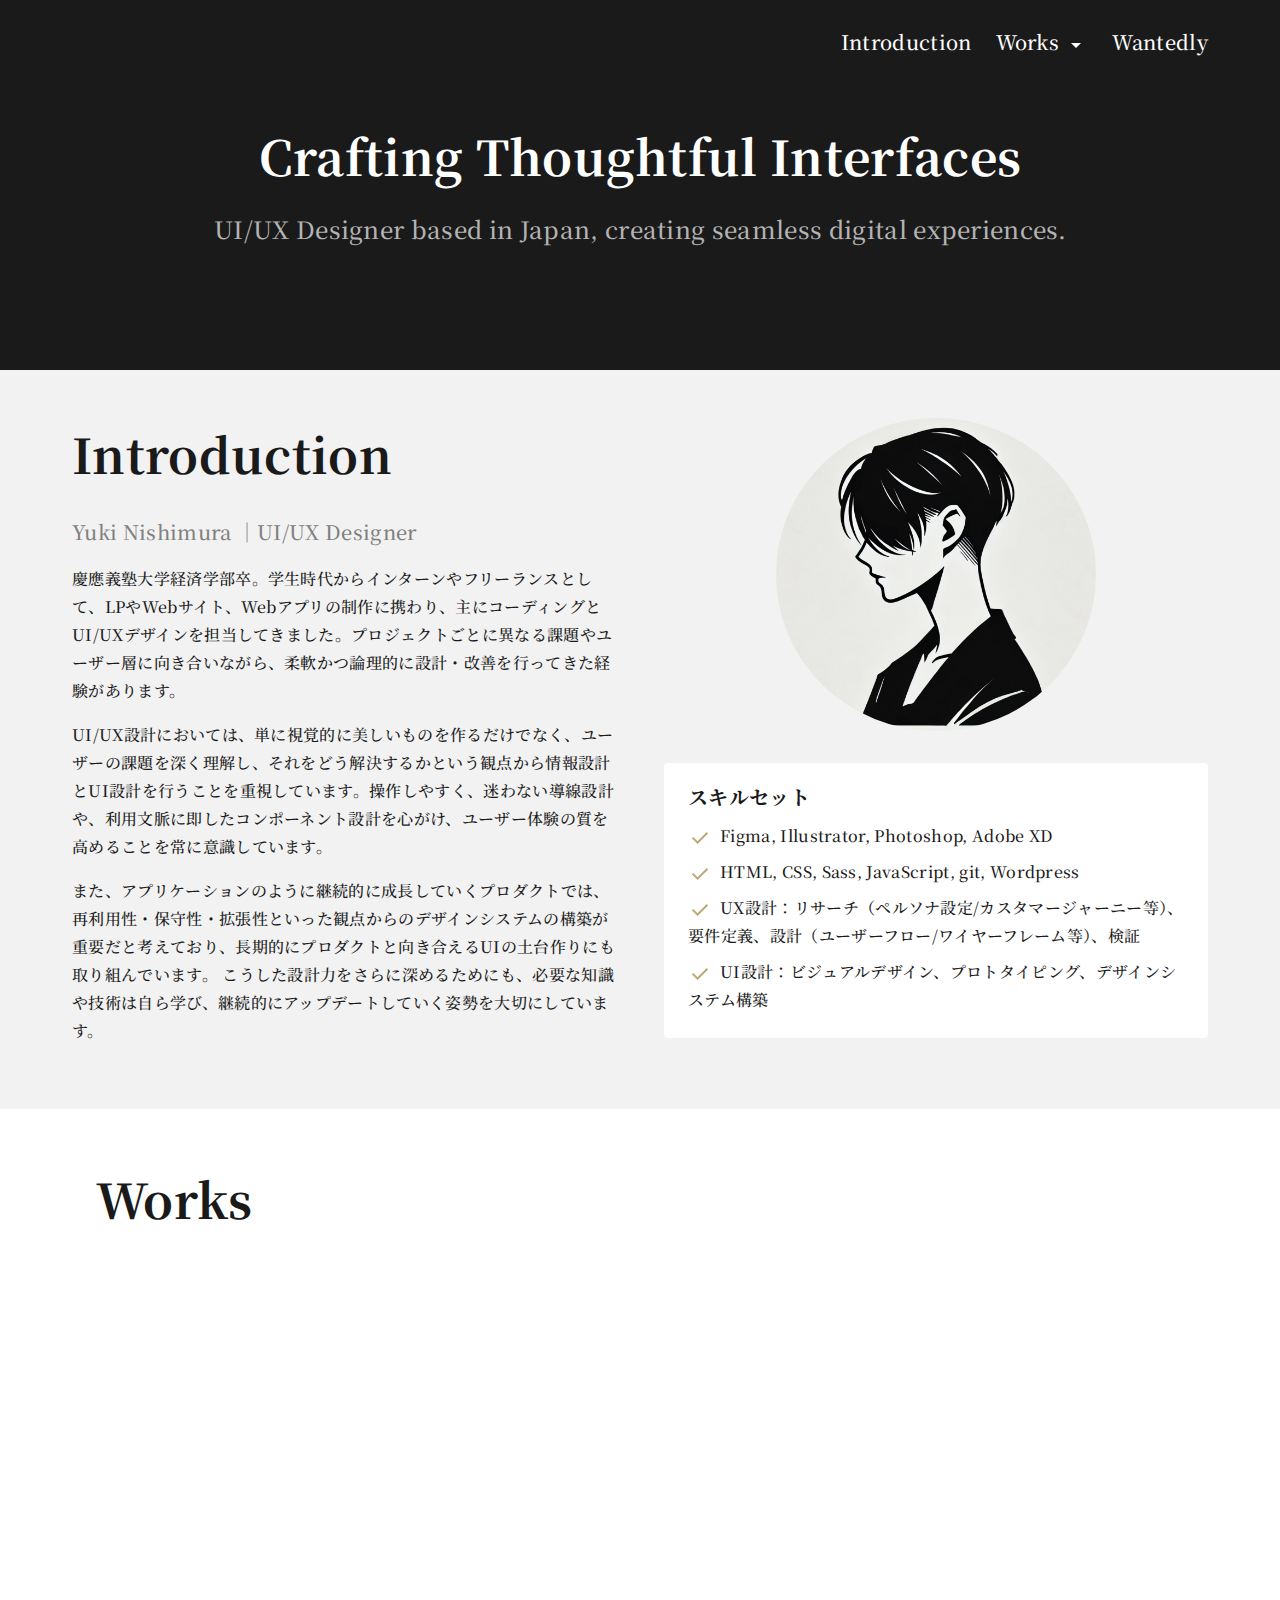
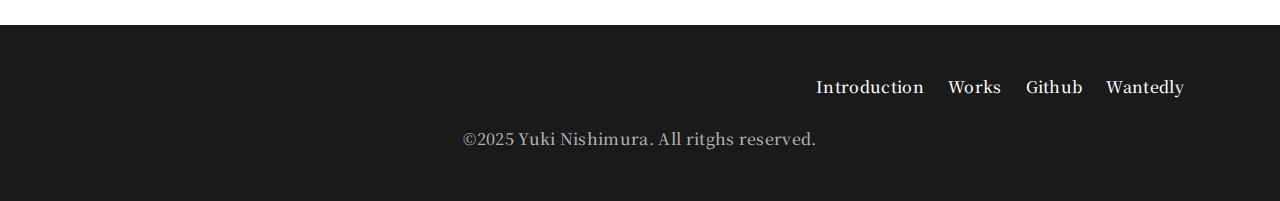
==== index.html @ 477c81aa "done" ====
<!DOCTYPE html>
<html lang="ja">

<head>
    <meta charset="utf-8">
    <meta name="viewport" content="width=device-width, initial-scale=1.0, minimum-scale=1.0">
    <title>Yuki Nishimura Portfolio Site</title>
    <meta name="description" content="This portfolio showcases landing pages, websites, and app designs I’ve created in the past.">
    <meta name="keywords" content="UIUX, Portfolio">
    <!--style css-->
    <link rel="stylesheet" href="./sass/style.css" media="all">
    <!--font-awesome-->
    <link href="https://use.fontawesome.com/releases/v5.0.6/css/all.css" rel="stylesheet">
    <!--jquery-->
    <script src="https://cdn.jsdelivr.net/npm/jquery@3/dist/jquery.min.js"></script>
    <!-- wow -->
    <link href="https://cdnjs.cloudflare.com/ajax/libs/animate.css/3.5.2/animate.min.css" rel="stylesheet"
        type="text/css" media="all">
    <!-- Noto Serif JP -->
        <link href="https://fonts.googleapis.com/css2?family=Noto+Serif+JP&display=swap" rel="stylesheet">


</head>

<body>
    <div class="wrapper">
        <!-- header -->
        <header class="header">
            <div class="container">
                <nav class="header__nav">
                    <button class="menu-toggle" aria-label="Toggle navigation">
                        <span class="menu-icon"></span>
                        <span class="menu-icon"></span>
                        <span class="menu-icon"></span>
                        <span class="menu-label">Menu</span>
                    </button>
                    <ul class="header__nav-links">
                        <li class="header__links-item"><a href="#introduction">Introduction</a></li>
                        <li class="header__nav-dropdown">
                            <a class="header__nav-works" href="#works">Works <img src="./images/icon--dropdown.svg" alt="" class="dropdown-icon"></a>
                            <ul class="header__dropdown-menu">
                                <li><a href="#smartApp">SmartOrdee App<img src="./images/icon--arrow-right.svg" alt="" class="arrow-right-icon"></a></li>
                                <li><a href="#smartLP">SmartOrdee LP<img src="./images/icon--arrow-right.svg" alt="" class="arrow-right-icon"></a></li>
                                <li><a href="#ecoHybe">Eco Hybe HP<img src="./images/icon--arrow-right.svg" alt="" class="arrow-right-icon"></a></li>
                                <li><a href="#boulangerie">Boulangerie HP<img src="./images/icon--arrow-right.svg" alt="" class="arrow-right-icon"></a></li>
                                <li><a href="#orgaTask">OrgaTask LP<img src="./images/icon--arrow-right.svg" alt="" class="arrow-right-icon"></a></li>
                                <li><a href="#hikoraDesign">Hikora Design HP<img src="./images/icon--arrow-right.svg" alt="" class="arrow-right-icon"></a></li>
                                <li><a href="#designNotes">Design Notes<img src="./images/icon--arrow-right.svg" alt="" class="arrow-right-icon"></a></li>
                            </ul>
                        </li>
                        <li class="header__links-item"><a href="">Wantedly</a></li>
                    </ul>
                </nav>
            </div>
        </header>
        <!-- header end -->
         <main class="maincontents">
            <!-- mv -->
            <section class="mv fadein">
                <div class="container">
                    <h1 class="mv__ttl">Crafting Thoughtful Interfaces</h1>
                    <p class="mv__body">
                        UI/UX Designer based in Japan, creating seamless digital experiences.
                    </p>
                </div>
            </section>
            <!-- mv end -->
            <!-- Introduction -->
            <section class="introduction fadein" id="introduction">
                <div class="container">
                    <div class="intro__cont">
                        <div class="intro__left">
                            <h2 class="intro__ttl">Introduction</h2>
                            <p class="intro__name">Yuki Nishimura ｜UI/UX Designer</p>
                            <p class="intro__body">
                                慶應義塾大学経済学部卒。学生時代からインターンやフリーランスとして、LPやWebサイト、Webアプリの制作に携わり、主にコーディングとUI/UXデザインを担当してきました。プロジェクトごとに異なる課題やユーザー層に向き合いながら、柔軟かつ論理的に設計・改善を行ってきた経験があります。
                            </p>
                            <p class="intro__body">
                                UI/UX設計においては、単に視覚的に美しいものを作るだけでなく、ユーザーの課題を深く理解し、それをどう解決するかという観点から情報設計とUI設計を行うことを重視しています。操作しやすく、迷わない導線設計や、利用文脈に即したコンポーネント設計を心がけ、ユーザー体験の質を高めることを常に意識しています。
                            </p>
                            <p class="intro__body">
                                また、アプリケーションのように継続的に成長していくプロダクトでは、再利用性・保守性・拡張性といった観点からのデザインシステムの構築が重要だと考えており、長期的にプロダクトと向き合えるUIの土台作りにも取り組んでいます。
                                こうした設計力をさらに深めるためにも、必要な知識や技術は自ら学び、継続的にアップデートしていく姿勢を大切にしています。
                            </p>
                        </div>
                        <div class="intro__right">
                            <div class="intro__user-icon">
                                <img class="icon--user" src="./images/icon--user.png" alt=" ">
                            </div>
                            <div class="intro__skill">
                                <h3 class="intro__skill-ttl">スキルセット</h3>
                                <ul class="intro__skill-list">
                                    <li><img src="./images/icon--check.svg" alt="">Figma, Illustrator, Photoshop, Adobe XD</li>
                                    <li><img src="./images/icon--check.svg" alt="">HTML, CSS, Sass, JavaScript, git, Wordpress</li>
                                    <li><img src="./images/icon--check.svg" alt="">UX設計：リサーチ（ペルソナ設定/カスタマージャーニー等）、要件定義、設計（ユーザーフロー/ワイヤーフレーム等）、検証</li>
                                    <li><img src="./images/icon--check.svg" alt="">UI設計：ビジュアルデザイン、プロトタイピング、デザインシステム構築</li>
                                </ul>
                            </div>
                        </div>
                    </div>
                </div>
            </section>
            <!-- Introduction end -->
             <!-- Works -->
              <section class="works" id="works">
                <div class="container">
                    <h2 class="works__ttl">Works</h2>
                    <section class="works__section scroll-fadein" id="smartApp">
                        <div class="works__sec-outline">
                            <div class="works__outline-left">
                                <h3 class="works__outline-ttl"><span class="works__outline-number">1.</span>Smart Ordee</h3>
                                <p class="works__outline-text">
                                    SmartOrdee（スマートオーディー）は、飲食店の注文体験をスムーズにするQRコードオーダーシステムのUIデザインです。本プロジェクトはポートフォリオ用に制作した架空のサービスを想定したものであり、実際の提供サービスではありません。ただし、飲食店での実体験をベースにUX課題を洗い出し、実運用を想定したユーザー導線・機能設計、デバイスごとのUI最適化、視認性や操作性の検証などを通じて、実際のリリースにも耐えうる品質を目指して制作しました。
                                </p>
                                <ul class="works__outline-info">
                                    <li class="works__info-item"><img src="./images/icon--check.svg" alt="" class="icon--check">制作期間：２ヶ月弱</li>
                                    <li class="works__info-item"><img src="./images/icon--check.svg" alt="" class="icon--check">使用ツール：Figma</li>
                                    <li class="works__info-item"><img src="./images/icon--check.svg" alt="" class="icon--check">担当範囲：UX設計、UI設計、デザインシステム構築</li>
                                    <li class="works__info-item">※本プロジェクトはポートフォリオ用に個人で制作したもので、全工程を一人で担当しています。</li>
                                </ul>
                                <div class="works__btn-cont">
                                    <a href="" class="works__btn" target="_blank" rel="noopener noreferrer">Figmaで見る</a>
                                    <p class="works__btn-anno">＊実際のUIプロトタイプがご覧いただけます。</p>
                                </div>
                            </div>
                            <div class="works__outline-right">
                                <img src="./images/SmartOrdeeAppUI.png" alt="" class="works__outline-ui">
                            </div>
                        </div>
                        <div class="works__sec-process">
                            <div class="works__process-group">
                                <h4 class="works__process-ttl">1. 背景・動機</h4>
                                <p class="works__process-body">
                                    日常的に飲食店で利用するQRコードオーダーシステムに対して、「UIが直感的でない」「情報が見づらい」「操作のフィードバックが曖昧」「誤操作しやすい」といった課題を感じたことが、本アプリをデザインするきっかけとなりました。そこで、自分なりに改善の余地があるポイントを洗い出し、よりスムーズでストレスのない注文体験を実現できるサービスとしてSmartOrdeeを設計しました。
                                </p>
                            </div>
                            <div class="works__process-group">
                                <h4 class="works__process-ttl">2. リサーチ・ターゲット</h4>
                                <p class="works__process-body">
                                    まず、競合サービスの分析をすると、情報設計やUIUXの精度に課題が多く見られました。たとえば、カテゴリー構造が複雑で情報が階層化されておらず、メニューの違いが見分けづらい、検索アイコンの意味が分かりにくい、画面幅の制約で一覧性が損なわれるなど、ユーザーにとっての「迷い」や「混乱」が多く発生している状況が明らかになりました。SmartOrdeeでは、こうした課題に対して情報の階層整理・一覧性の向上・直感的な操作導線の設計などを通じて、幅広いユーザーが使いやすい体験を目指しました。
                                </p>
                                <p class="works__process-body">
                                    ターゲットは、中〜小規模の飲食店を想定しており、低コストで導入でき、業務効率化や売上分析にも活用できる注文システムを求める店舗に向けて設計しました。エンドユーザーに関しては、デジタル機器に不慣れな中高年層でも迷わず使えるUIUXを意識し、「分かりやすさ」と「安心感」のある操作体験を重視しています。
                                </p>
                            </div>
                            <div class="works__process-group">
                                <h4 class="works__process-ttl">3. ユーザーフロー</h4>
                                <p class="works__process-body">
                                    ユーザー画面は、飲食店に来店するお客様が初めて操作するケースも多いことを前提に、インタラクションコストの削減と迷いのない導線設計を重視しました。視認性を高め、不要な情報を排除する一方で、各操作には視覚的なフィードバックを付与することで、「自分の操作が正しく反映されたか」が直感的に分かるよう配慮しています。
                                </p>
                                <p class="works__process-body">
                                    また、UX設計上よく問題となる「分かりやすさ」と「使いやすさ」のトレードオフが発生する場面においては、初回利用者が多いという特性を踏まえ、分かりやすさを優先しています。システムに慣れていないユーザーでも戸惑わずに注文できるよう、意図的に操作手順を簡略化しすぎず、丁寧にガイドする構成としました。
                                </p>
                                <p class="works__process-body">
                                    一方、管理画面は業務で繰り返し使うアクティブユーザー（店舗スタッフ）向けであるため、分かりやすさよりも操作効率や情報の一覧性を重視しています。頻繁に行う操作には最小限のステップでアクセスできるよう設計し、複数業務を並行して行いやすい構成としました。
                                </p>
                            </div>
                            <div class="works__process-group">
                                <h4 class="works__process-ttl">4. UI設計の意図</h4>
                                <p class="works__process-body">
                                    本アプリのUIは、「誰でも直感的に使えること」を前提に、要素の構成・視線誘導・タイポグラフィー・配色・余白といったビジュアル設計の基本要素を丁寧に設計しました。    
                                </p>
                                <p class="works__process-body">
                                    ユーザー画面では、必要な情報だけに絞り込みながらも、視認性・階層構造の明確さを意識して、情報密度が高くなりすぎないように余白をしっかり確保。また、明瞭な文字サイズとフォントの選定により、視力や年齢によらず読みやすい画面を実現しています。配色設計においては、アクセントカラーを限定的に使い、重要なアクションや選択状態が視覚的に際立つように調整しました。ボタンやインタラクティブな要素は、十分なコントラストとサイズ（44px × 44px以上）を確保し、快適な操作感と誤操作防止の両立を図っています。
                                </p>
                                <p class="works__process-body">
                                    管理画面では、一画面での情報把握や、操作のスピード感を重視したUI設計とし、カードやテーブルなどの構成要素を適切に整理。パネルやボタンの視覚的な区切りや、階層ごとのコントラスト設計により、視線の動線が自然に流れるように設計しています。
                                </p>
                                <p class="works__process-body">
                                    全体としては、独創的なビジュアルや装飾的な演出よりも、使い慣れていない人でも違和感なく利用できる「整然としたデザイン」を目指し、UIとしての完成度とプロダクトとしての一貫性を両立しています。
                                </p>
                            </div>
                            <div class="works__process-group">
                                <h4 class="works__process-ttl">5. 工夫した点・改善点</h4>
                                <p class="works__process-body">
                                    工夫した点：UI/UX設計に加えて、Figma上でのデザインシステム構築にも注力した。スタイルガイドの作成、適切なコンポーネント化、カラー・タイポグラフィ・エフェクトのバリアブル管理を通して、再利用性・拡張性・保守性・一貫性の高いデザイン運用を意識。ユーザーには直接見えない部分ながら、長期的なプロジェクト運用を見据えた“土台づくり”に取り組みました。
                                </p>
                                <p class="works__process-body">
                                    改善点：本アプリはポートフォリオ用に制作したものであり、実際の運用環境でのユーザーテストやフィードバックは行っていません。そのため、現時点ではUIUX上の明確な課題は見えていないものの、実運用では利用者の行動データや声を通じて初めて見えてくる課題も多いと考えています。今後、実際のプロダクト開発に関わる中では、そうしたリアルな利用状況に基づいた検証と改善のサイクルを意識し、事前に想定しきれない問題にも柔軟に対応できる設計力と姿勢を大切にしていきたいと考えています。
                                </p>
                            </div>
                        </div>
                    </section><!-- work__section end -->
                    <section class="works__section scroll-fadein" id="smartLP">
                        <div class="works__sec-outline">
                            <div class="works__outline-left">
                                <h3 class="works__outline-ttl"><span class="works__outline-number">2.</span>Smart Ordee紹介用LP</h3>
                                <p class="works__outline-text">
                                    本LPは、飲食店向けQRコードオーダーサービス「SmartOrdee」の魅力を伝えるための紹介用ランディングページとして設計・制作したものです。サービスの機能やUI設計のポイントを、視覚的にも分かりやすく伝える構成とし、ユーザーが利用イメージを具体的に想像できるような導線設計を意識しています。
                                </p>
                                <ul class="works__outline-info">
                                    <li class="works__info-item"><img src="./images/icon--check.svg" alt="" class="icon--check">制作期間：1週間</li>
                                    <li class="works__info-item"><img src="./images/icon--check.svg" alt="" class="icon--check">使用ツール：Figma, HTML, Sass, JavaScript, Git, Github</li>
                                    <li class="works__info-item"><img src="./images/icon--check.svg" alt="" class="icon--check">担当範囲：UX設計、UI設計、コーディング</li>
                                    <li class="works__info-item">※本プロジェクトはポートフォリオ用に個人で制作したもので、全工程を一人で担当しています。</li>
                                </ul>
                                <div class="works__btn-cont">
                                    <a href="https://benzy78.github.io/SmartOrdee/index.html" class="works__btn" target="_blank" rel="noopener noreferrer">SmartOrdeeのLPを見る</a>
                                </div>
                            </div>
                            <div class="works__outline-right">
                                <img src="./images/SmartOrdeeLPUI.png" alt="" class="works__outline-ui">
                            </div>
                        </div>
                        <div class="works__sec-process">
                            <div class="works__process-group">
                                <h4 class="works__process-ttl">1. 背景・動機</h4>
                                <p class="works__process-body">
                                    アプリ本体のデザインを通して、「誰でも迷わず使える注文体験」を追求してきましたが、それをどのように伝えるかも同様に重要だと考え、紹介LPの制作に取り組みました。実際のサービスサイトに近い構成で、見た目だけでなく、体験価値や使いやすさの伝達を目的とした設計にしています。
                                </p>
                            </div>
                            <div class="works__process-group">
                                <h4 class="works__process-ttl">2. リサーチ・ターゲット</h4>
                                <p class="works__process-body">
                                    個人経営の飲食店（初期費用を抑えたい・人手不足の解消・効率化を目指す店舗）、中小規模のレストランチェーン・カフェ・居酒屋など（回転率の向上や注文ミスを減らしたい店舗）をペルソナとして想定し、機能・導入メリットが直感的に理解できる構成としています。
                                </p>
                                <p class="works__process-body anno">
                                    ＊リサーチに関しては、上述のアプリの部分と重複するので省略しました。
                                </p>
                            </div>
                            <div class="works__process-group">
                                <h4 class="works__process-ttl">3. ユーザーフロー</h4>
                                <p class="works__process-body">
                                    LP全体の構成は、「サービスを理解し、納得し、行動につながる」流れを意識して設計しました。初めにサービスの概要を簡潔に提示し、次に導入メリット（注文率アップ・業務効率化など）をわかりやすく訴求。続く導入事例では、実際の効果を数値とともに紹介することで、信頼性と説得力を補強しています。
                                </p>
                                <p class="works__process-body">
                                    その後、よくある質問セクションで導入前の不安や疑問を解消し、最後に無料トライアルまたは資料請求の問い合わせへとスムーズに誘導。一貫した視線誘導と心理的導線設計により、ユーザーが自然な流れで行動を起こせる構成としています。
                                </p>
                                
                            </div>
                            <div class="works__process-group">
                                <h4 class="works__process-ttl">4. UI設計の意図</h4>
                                <p class="works__process-body">
                                    本LPでは、「SmartOrdee」の魅力を明確かつ効果的に伝えること、そしてアプリ登録者を増やすことを目的に、UI設計を行いました。配色には飲食店に親和性の高い落ち着いた赤系カラーを採用し、信頼感と食欲を自然に喚起しながら、モダンで洗練された印象を与えるよう、構成要素やUIコンポーネントを設計しています。
                                </p>
                                <p class="works__process-body">
                                    また、視線の流れに配慮したタイポグラフィと適切な余白設計により、アプリの訴求点を端的に伝えることを重視。コンバージョン率向上を意識し、「ちょっと使ってみたい」と思わせるタイミングでCVボタンを配置するなど、行動喚起の導線設計にも工夫を施しました。
                                </p>
                                <p class="works__process-body">
                                    加えて、離脱率の低下のため、ビジュアルを要所に配置しつつ、テキスト情報とのバランスに配慮し、読んでいて疲れないような構成にしています。
                                </p>
                                
                            </div>
                            <div class="works__process-group">
                                <h4 class="works__process-ttl">5. 工夫した点・改善点</h4>
                                <p class="works__process-body">
                                    工夫した点：「見た目の美しさ」よりもアプリ登録という目的の達成を最優先に設計しました。導入メリットを的確に伝えるためのタイポグラフィ・配色・情報設計、そして行動を促す導線設計（CVボタンの配置など）を一貫してUX視点で構築しています。特に、ユーザーが「少し使ってみたいかも」と感じるタイミングを意識したCV導線の設計は、効果的な訴求を意識したUI設計の一例です。
                                </p>
                                <p class="works__process-body">
                                    改善点：導入メリットの訴求については、テキスト中心ではなく図解やビジュアルを用いた構成にすることで、より直感的な理解や印象付けができたかもしれないと感じており、今後の改善ポイントとして意識しています。
                                </p>
                            </div>
                        </div>
                    </section><!-- work__section end -->
                    <!-- EcoHybe -->
                    <section class="works__section scroll-fadein" id="ecoHybe">
                        <div class="works__sec-outline">
                            <div class="works__outline-left">
                                <h3 class="works__outline-ttl"><span class="works__outline-number">3.</span>Eco Hybe HP</h3>
                                <p class="works__outline-text">
                                    EcoHybe（エコハイブ）」は、リユース・リメイク・サステナブルをテーマにした架空のリサイクルショップのコーポレートサイトです。地域に根ざしたリサイクルショップを想定し、親しみやすさと温かみが伝わるよう、柔らかい配色やタイポグラフィを中心にデザインを構成しました。実在の企業ではなく、ポートフォリオの表現幅を広げることを目的に制作した架空サイトです。
                                </p>
                                <ul class="works__outline-info">
                                    <li class="works__info-item"><img src="./images/icon--check.svg" alt="" class="icon--check">制作期間：1週間</li>
                                    <li class="works__info-item"><img src="./images/icon--check.svg" alt="" class="icon--check">使用ツール：Figma, HTML, Sass, JavaScript, Git, Github</li>
                                    <li class="works__info-item"><img src="./images/icon--check.svg" alt="" class="icon--check">担当範囲：UX設計、UI設計、コーディング</li>
                                    <li class="works__info-item">※本プロジェクトはポートフォリオ用に個人で制作したもので、全工程を一人で担当しています。</li>
                                </ul>
                                <div class="works__btn-cont">
                                    <a href="https://benzy78.github.io/EcoHybe/" class="works__btn" target="_blank" rel="noopener noreferrer">Eco Hybe HPを見る</a>
                                </div>
                            </div>
                            <div class="works__outline-right">
                                <img src="./images/EcoHybeUI.png" alt="" class="works__outline-ui">
                            </div>
                        </div>
                        <div class="works__sec-process">
                            <div class="works__process-group">
                                <h4 class="works__process-ttl">1. リサーチ・ターゲット</h4>
                                <p class="works__process-body">
                                    本プロジェクトでは、セカンドストリートやブックオフなどの既存リユースショップのWebサイトを調査し、構成やUI、ブランドの打ち出し方を比較しました。多くの競合サイトは、価格や買取強化などビジネス的な訴求に偏っており、環境意識やライフスタイルへの共感を軸にした設計は弱いと感じました。そこで、EcoHybeでは、「リユースは未来をつくる選択肢」というブランドメッセージを掲げ、単なる取引の場ではなく、共感や価値観の共有を大切にした体験設計を目指しました。
                                </p>
                                <p class="works__process-body">
                                    ターゲットは、家具・家電・ファッションをお得に購入したい生活者、引越しなどを機に不要品を気軽に売りたい人、そしてサステナビリティに関心を持ち、リユースを日常に取り入れたい層としています。これらのユーザーが安心して利用できるよう、直感的でやさしい導線と、洗練されたUIでブランドイメージを構築しました。
                                </p>
                                <p class="works__process-body anno">
                                    ＊本サイトはポートフォリオ用に制作した架空のサイトのため、背景や課題設定は省略し、構成や設計意図を中心にご紹介します。
                                </p>
                            </div>
                            <div class="works__process-group">
                                <h4 class="works__process-ttl">2. ユーザーフロー</h4>
                                <p class="works__process-body">
                                    本サイトは、すぐに買取依頼や来店を促すことよりも、EcoHybeという会社がどんな理念・サービスを持つリサイクルショップなのかを伝えることに主眼を置いて設計しています。初めて訪れたユーザーが、「信頼できるお店だ」と感じられるよう、ブランドイメージや事業内容が端的に伝わる構成とし、サービス紹介→取扱カテゴリ→利用の流れ→企業理念→よくある質問→店舗情報といった流れで、自然に“知る→理解する→関心を持つ”へと導くユーザーフローを設計しました。また、視認性や情報の整理にも配慮し、「何ができるお店か」が迷わず伝わるようにナビゲーションや見出しの構成も工夫しています。
                                </p>
                            </div>
                            <div class="works__process-group">
                                <h4 class="works__process-ttl">3. UI設計の意図</h4>
                                <p class="works__process-body">
                                    UI設計では、「ちょっと立ち寄ってみたい」と思えるような親しみやすさと温かみのある印象を重視しました。メインカラーにはリサイクルや自然を連想させる柔らかい緑系のカラーを選定し、フォントにはゴシックや明朝ではなく、角の取れた丸みのある書体の使用や、アイコンを多く利用することで、堅苦しさのない雰囲気を意識しています。また、サイトの第一印象となるメインビジュアルには実際の店舗外観写真を用い、各所に商品写真も配置することで、「ここなら気軽に行けそう」とイメージしてもらいやすいUIとなるよう設計しました。
                                </p>
                            </div>
                            <div class="works__process-group">
                                <h4 class="works__process-ttl">4. 工夫した点・改善点</h4>
                                <p class="works__process-body">
                                    工夫した点：「親しみやすく、地域に根ざしたエコなリサイクルショップ」というブランドイメージを伝えるため、カラーとタイポグラフィーの選定に特にこだわりました。緑系の柔らかい配色と、角の丸いフォントを採用することで、やさしさや気軽さを視覚的に演出し、“エコに関心のある生活者が安心して利用できる”空気感を大切にしています。また、店舗外観や商品の写真を多く取り入れることで、実際の店舗の雰囲気をイメージしやすくし、記憶に残るビジュアル体験を意識しました。「なんとなく覚えていて、近くに寄ったら立ち寄ってみたくなる」──そんな感覚を引き出すUIを目指しています。
                                </p>
                                <p class="works__process-body">
                                    改善点：サイト全体の導線において、具体的な行動を促すフックがやや弱いと感じています。例えば、「買取までの流れ」や「利用者の声」など、初めての人が次のステップをイメージしやすくなる要素があると、より行動につながるサイトになると考えています。今後は、「親しみやすさ」に加えて、「はじめの一歩を踏み出しやすい情報設計」も強化していきたいです。
                                </p>
                            </div>
                        </div>
                    </section><!-- work__section end -->
                    <!-- Boulangerie Amande -->
                    <section class="works__section scroll-fadein" id="boulangerie">
                        <div class="works__sec-outline">
                            <div class="works__outline-left">
                                <h3 class="works__outline-ttl"><span class="works__outline-number">4.</span>Boulangerie Amande HP</h3>
                                <p class="works__outline-text">
                                    「Boulangerie Amande（ブーランジェリーアマンド）」は、高級志向の海外風ベーカリーを想定して制作した、架空の店舗サイトです。ブランドの世界観を丁寧に表現するため、洗練されたタイポグラフィや配色、余白設計にこだわり、特別感のあるビジュアル体験を意識しました。本サイトはポートフォリオ用に制作したもので、UI/UX設計力やブランド表現力を伝えることを目的としています。
                                </p>
                                <ul class="works__outline-info">
                                    <li class="works__info-item"><img src="./images/icon--check.svg" alt="" class="icon--check">制作期間：1週間</li>
                                    <li class="works__info-item"><img src="./images/icon--check.svg" alt="" class="icon--check">使用ツール：Figma, HTML, Sass, JavaScript, Git, Github</li>
                                    <li class="works__info-item"><img src="./images/icon--check.svg" alt="" class="icon--check">担当範囲：UX設計、UI設計、コーディング</li>
                                    <li class="works__info-item">※本プロジェクトはポートフォリオ用に個人で制作したもので、全工程を一人で担当しています。</li>
                                </ul>
                                <div class="works__btn-cont">
                                    <a href="https://benzy78.github.io/boulangerie-amande/index.html" class="works__btn" target="_blank" rel="noopener noreferrer">Boulangeie AmandeのHPを見る</a>
                                </div>
                            </div>
                            <div class="works__outline-right">
                                <img src="./images/AmandeUI.png" alt="" class="works__outline-ui">
                            </div>
                        </div>
                        <div class="works__sec-process">
                            <div class="works__process-group">
                                <h4 class="works__process-ttl">1. リサーチ・ターゲット</h4>
                                <p class="works__process-body">
                                    本プロジェクトでは、洗練された高級感を持ちながらも、日常に少しの特別感を添えるようなパン屋のブランドイメージを目指し、Webサイトを設計しました。類似ジャンルの店舗サイトやカフェ系ブランドのLPなどを参考に、上質感・信頼感・親しみやすさのバランスをリサーチし、過度な高級志向に寄りすぎず、あくまで“手に届く特別感”を意識したトーンを検討しました。
                                </p>
                                <p class="works__process-body">
                                    メインターゲットは、30〜50代の女性。パンやカフェが好きで、SNSを通じておしゃれなグルメ情報をチェックするような層です。食材の質や安全性にも敏感で、無添加やオーガニックといったキーワードにも価値を感じています。Boulangerie Amandeでは、そうしたライフスタイルに共鳴するデザインを意識し、視覚的な高級感と素材へのこだわりが伝わる構成としました。
                                </p>
                                <p class="works__process-body anno">
                                    ＊本サイトはポートフォリオ用に制作した架空のサイトのため、背景や課題設定は省略し、構成や設計意図を中心にご紹介します。
                                </p>
                            </div>
                            <div class="works__process-group">
                                <h4 class="works__process-ttl">2. ユーザーフロー</h4>
                                <p class="works__process-body">
                                    本サイトはオンライン購入などの即時的なコンバージョンを目的とした構成ではなく、「お店の世界観を伝え、行ってみたいと思ってもらうこと」を重視したブランド訴求型の構成としています。ユーザーがサイトに訪れてまず目にするのは、素材や製法へのこだわりを伝えるコンテンツ。そこから、魅力的な商品紹介へと導線をつなぎ、店舗の雰囲気や商品の特長を視覚的に感じてもらう設計としています。さらに、アクセス情報や営業時間などの実用的な店舗情報、新商品や営業日を伝えるお知らせセクションを配置し、ユーザーが自然な流れで「行ってみよう」と思えるような体験を設計しています。
                                </p>
                            </div>
                            <div class="works__process-group">
                                <h4 class="works__process-ttl">3. UI設計の意図</h4>
                                <p class="works__process-body">
                                    高級志向のベーカリーというブランドコンセプトを反映し、UI設計では洗練された印象と信頼感を与えるビジュアル設計を意識しました。フォントには明朝体やセリフ系を使用し、クラシックで上質な空気感を演出。配色は黒を基調に、アクセントとしてワインレッドとイエローを採用し、高級感と温かみのある飲食店らしさの両立を図りました。また、店内やパン、職人の写真を要所に取り入れ、「空気感が伝わるようなビジュアル」と必要なテキスト情報とのバランスにも配慮。商品のクオリティだけでなく、店舗全体の雰囲気や世界観が伝わるUIを目指して設計しています。
                                </p>
                            </div>
                            <div class="works__process-group">
                                <h4 class="works__process-ttl">4. 工夫した点・改善点</h4>
                                <p class="works__process-body">
                                    工夫した点：UI設計においては、ブランドの世界観を成立させるだけでなく、その印象を一貫して保ち続けるための「細部の設計」に注力しました。特に、写真とテキストの配置バランスや余白の取り方、アクセントカラーの使用箇所などを、視線の流れや情報の強弱に合わせて丁寧に調整し、単に「高級感がある」だけでなく、ストレスなく読み進められる体験を意識しました。また、装飾を最小限に抑えることで、主役である商品のビジュアルが自然と引き立つようなUI設計を心がけています。
                                </p>
                                <p class="works__process-body">
                                    改善点：UI全体がブランド訴求に寄っているぶん、「ユーザーが次にどう行動すればいいか」の情報設計がやや控えめだった点が挙げられます。たとえば、「よくある質問」や「予約に関する案内」など、来店前の不安を解消する要素をもう少し補強してもよかったかもしれません。今後は、ブランドイメージとユーザー行動のバランスをさらに最適化する視点も取り入れていきたいと考えています。
                                </p>
                            </div>
                        </div>
                    </section><!-- work__section end -->
                    <!-- OrgaTask -->
                    <section class="works__section scroll-fadein" id="orgaTask">
                        <div class="works__sec-outline">
                            <div class="works__outline-left">
                                <h3 class="works__outline-ttl"><span class="works__outline-number">5.</span>OrgaTask 紹介LP</h3>
                                <p class="works__outline-text">
                                    本サイトは、架空のタスク管理アプリ「OrgaTask」の機能や魅力を紹介し、ユーザー登録へと自然に誘導することを目的としたランディングページです。個人制作プロジェクトとして、サービスの世界観やメリットを視覚的かつ端的に伝える構成・デザインを意識して制作しました。ファーストビューではアプリの価値を直感的に伝え、セクションごとに特徴・利用シーン・導入メリットを明示することで、興味を持ったユーザーが迷わずアクションを起こせる導線設計としています。
                                </p>
                                <ul class="works__outline-info">
                                    <li class="works__info-item"><img src="./images/icon--check.svg" alt="" class="icon--check">制作期間：1週間</li>
                                    <li class="works__info-item"><img src="./images/icon--check.svg" alt="" class="icon--check">使用ツール：Figma, HTML, Sass, JavaScript, Git, Github</li>
                                    <li class="works__info-item"><img src="./images/icon--check.svg" alt="" class="icon--check">担当範囲：UX設計、UI設計、コーディング</li>
                                    <li class="works__info-item">※本プロジェクトはポートフォリオ用に個人で制作したもので、全工程を一人で担当しています。</li>
                                </ul>
                                <div class="works__btn-cont">
                                    <a href="https://benzy78.github.io/OrgaTask-LP/" class="works__btn" target="_blank" rel="noopener noreferrer">OrgaTaskのLPを見る</a>
                                </div>
                            </div>
                            <div class="works__outline-right">
                                <img src="./images/OrgaTaskUI.png" alt="" class="works__outline-ui">
                            </div>
                        </div>
                        <div class="works__sec-process">
                            <div class="works__process-group">
                                <h4 class="works__process-ttl">1. リサーチ・ターゲット</h4>
                                <p class="works__process-body">
                                    リサーチでは、既存のタスク管理ツールを調査し、多機能であるがゆえにUIが煩雑で、直感的に使いづらいと感じる場面が多いことを課題として捉えました。そこで、OrgaTaskでは「シンプルに使い始められ、使うほどに整理されていく」体験を訴求する構成を重視しています。
                                </p>
                                <p class="works__process-body">
                                    ターゲットは、業務やプロジェクトを並行して進行するオフィスワーカーや、家庭と仕事を両立しながらスケジュール管理が求められるワーキングマザー、複数クライアントの案件・納期を個別に把握したいフリーランスなど、幅広い職種・立場のタスク管理ニーズに対応できるユーザー像を想定しています。また、課題や授業、アルバイトなど、ライフスタイルが流動的な学生層も含め、使う人の生活に寄り添えるシンプルでフラットな導線設計を意識しました。
                                </p>
                                <p class="works__process-body anno">
                                    ＊本サイトはポートフォリオ用に制作した架空のサイトのため、背景や課題設定は省略し、構成や設計意図を中心にご紹介します。
                                </p>
                            </div>
                            <div class="works__process-group">
                                <h4 class="works__process-ttl">2. ユーザーフロー</h4>
                                <p class="works__process-body">
                                    初めて訪れたユーザーがアプリの魅力を瞬時に理解し、「試してみたい」と思えるような情報設計を意識しました。最初にアプリの世界観と機能性を視覚的に訴求するヒーロービジュアルを配置し、その後、「どのような課題を抱える人に向いているのか」「その課題をどう解決できるのか」といったストーリーラインで構成しています。ページをスクロールするごとに、特徴や導入メリット、利用シーンが整理された形で展開され、ユーザーが共感しながらアプリの価値を理解できる構造としました。また、ページ内には登録ボタンを複数箇所に配置し、興味を持ったタイミングですぐにアクションへ移れるよう導線を工夫しています。
                                </p>
                            </div>
                            <div class="works__process-group">
                                <h4 class="works__process-ttl">3. UI設計の意図</h4>
                                <p class="works__process-body">
                                    UI設計では、訪問者がアプリの魅力を直感的に理解し、登録という行動へスムーズにつながる体験を意識しました。ファーストビューには、アプリのUIイメージとキャッチコピーを組み合わせて配置することで、サービスの内容がひと目で伝わる構成としています。
                                </p>
                                <p class="works__process-body">
                                    配色は、全体に信頼感と落ち着きを与えるブルー系をベースに使用し、背景や余白とのコントラストを調整することで、視認性と読みやすさを両立させました。その中で、CTAボタンのみはブルーの補色に近いオレンジ系のカラーを用いることで、視線を引きつけるアクセントとして機能させています。これにより、ユーザーの行動ポイントを視覚的に明示しつつ、ページ全体のトーンを崩さずに印象付けることができました。
                                </p>
                                <p class="works__process-body">
                                    また、情報のまとまりやセクションの切れ目が直感的に分かるように、ホワイトスペースを多めにとり、余白や要素間の距離にも配慮しました。ボタンや見出しといったインターフェース要素は、サイズ・色・位置の統一感を保ち、視線の流れを妨げないよう設計しています。ユーザーにとって負担の少ない、すっきりとしたUI体験を意識した構成です。
                                </p>
                            </div>
                            <div class="works__process-group">
                                <h4 class="works__process-ttl">4. 工夫した点・改善点</h4>
                                <p class="works__process-body">
                                    工夫した点：ブランドイメージの演出よりも「CV率の向上」を最重要目標として据え、その目的に対して最適な構成を意識しました。特に、アプリの利便性や強みがユーザーにとってどのように役立つのかを具体的に伝えることで、「使ってみたい」と思わせる流れを意識して設計しています。ファーストビューから登録ボタンまで、どの情報をどの順序で提示すればユーザーの興味を維持できるかを丁寧に検討し、導線や視線誘導にも工夫を加えました。結果として、ビジュアルだけでなく、コンテンツの設計そのものがコンバージョンを意識した設計となっています。
                                </p>
                                <p class="works__process-body">
                                    改善点：アプリの特徴紹介において、使用シーンの具体性がやや弱く、ユーザーにとっての活用イメージが伝わりづらいと感じました。たとえば、「進捗を可視化してプロジェクト管理がスムーズになる」「課題や予定を整理して学業との両立を支援する」など、具体的なシーンや数値、イラストを交えた表現にすることで、訴求力を高められたと考えています。
                                    また、「利用者の声」セクションには、顔写真やイラストといった視覚的な補強が不足しており、使用者像が曖昧な印象を与えてしまった点も課題です。視覚要素を加えることで、親近感と信頼感が増し、結果としてCV率の向上にもつながると感じました。
                                </p>
                            </div>
                        </div>
                    </section><!-- work__section end -->
                    <!-- Hikora Design -->
                    <section class="works__section scroll-fadein" id="hikoraDesign">
                        <div class="works__sec-outline">
                            <div class="works__outline-left">
                                <h3 class="works__outline-ttl"><span class="works__outline-number">6.</span>Hikora Design HP</h3>
                                <p class="works__outline-text">
                                    本サイトは、Web制作会社「Hikora Design」を想定したポートフォリオ用の架空コーポレートサイトです。「見た目の美しさだけでなく、成果の美しさも。」をコンセプトに、Webサイト制作・SNS運用・保守管理などのサービスを提供する企業を想定し、構成・デザイン・UIを制作しました。実際の事業者に近いリアリティを持たせることで、実務レベルでの情報設計・デザイン設計力を表現することを目的としています。
                                </p>
                                <ul class="works__outline-info">
                                    <li class="works__info-item"><img src="./images/icon--check.svg" alt="" class="icon--check">制作期間：1週間</li>
                                    <li class="works__info-item"><img src="./images/icon--check.svg" alt="" class="icon--check">使用ツール：Figma, HTML, Sass, JavaScript, Git, Github</li>
                                    <li class="works__info-item"><img src="./images/icon--check.svg" alt="" class="icon--check">担当範囲：UX設計、UI設計、コーディング</li>
                                    <li class="works__info-item">※本プロジェクトはポートフォリオ用に個人で制作したもので、全工程を一人で担当しています。</li>
                                </ul>
                                <div class="works__btn-cont">
                                    <a href="https://benzy78.github.io/HikoraDesign/index.html" class="works__btn" target="_blank" rel="noopener noreferrer">Hikora DesignのHPを見る</a>
                                </div>
                            </div>
                            <div class="works__outline-right">
                                <img src="./images/HikoraDesignUI.png" alt="" class="works__outline-ui">
                            </div>
                        </div>
                        <div class="works__sec-process">
                            <div class="works__process-group">
                                <h4 class="works__process-ttl">1. リサーチ・ターゲット</h4>
                                <p class="works__process-body">
                                    本サイトは、会社の信頼感を伝える顔としての役割と同時に、新規顧客の集客につなげることを目的に設計しています。ターゲットは、ホームページを持ちたいと考えているものの費用面でハードルを感じている個人事業主や小規模団体。特に、名刺代わりのシンプルなWebサイトが必要な事業者や、事業初期段階で外注の選定に迷っている層を想定しています。
                                </p>
                                <p class="works__process-body">
                                    Web制作業界は現在、過剰なアニメーションや装飾による“自己満足型”のデザイン会社や、高額すぎる老舗企業、そして品質や対応力に不安の残るクラウドソーシングの出品者層に二極化している状況があります。そこで、Hikora Designでは、実務に基づいた確かな技術力と、生成AIを含む最新ツールの活用による工数削減を両立させ、リーズナブルかつクオリティの高い制作を求めるスモールビジネス層に向けたサービス提供を想定しています。
                                </p>
                                <p class="works__process-body anno">
                                    ＊本サイトはポートフォリオ用に制作した架空のサイトのため、背景や課題設定は省略し、構成や設計意図を中心にご紹介します。
                                </p>
                            </div>
                            <div class="works__process-group">
                                <h4 class="works__process-ttl">2. ユーザーフロー</h4>
                                <p class="works__process-body">
                                    本サイトは、初見ユーザーが最短距離で「信頼できそう」「相談してみよう」と思えるよう、シンプルかつ端的に会社の魅力を伝える導線を意識して構成しています。サイト訪問者はまず、ファーストビューで「実績と想い」を簡潔に掴み、その後、強み（低価格の理由・最新技術による工数削減・技術力の裏付け）を一目で理解できる構成に。その後、サービスの内容や制作事例を通して、「自分にも頼めそう」「ちゃんと成果を出してくれそう」と感じられるように設計。疑問や不安を抱かせず、“不明点がある前に問い合わせたくなる”導線を意識し、CTA（問い合わせ）ボタンも視線の流れの中で自然に配置しています。
                                </p>
                            </div>
                            <div class="works__process-group">
                                <h4 class="works__process-ttl">3. UI設計の意図</h4>
                                <p class="works__process-body">
                                    本サイトでは、コーポレートサイトなので「信頼感」と「高級感」のある印象を与えることを重視し、UI設計を行いました。メインカラーには深いネイビーを採用し、全体のトーンも落ち着きのある色味で統一。フォントは明朝体およびSerif体を使用することで、理知的で品のある印象を意識しています。また、過剰なアニメーションや視覚効果はあえて排除し、余白やシャドウ、アイコンの使い方を通じて、静かに洗練された佇まいを目指しました。情報の伝わりやすさを損なわず、ビジネス目線でも「信頼できる会社」と感じられるUIを意識しています。
                                </p>
                            </div>
                            <div class="works__process-group">
                                <h4 class="works__process-ttl">4. 工夫した点・改善点</h4>
                                <p class="works__process-body">
                                    工夫した点：「信頼できる制作会社であること」を静かに伝えるUIを目指し、装飾や演出に頼らず、色と文字だけで印象をコントロールする設計に挑戦しました。配色は深みのあるネイビーを基調に、余白やシャドウの使い方にも配慮し、高級感と落ち着きを両立した視覚表現を意識。また、フォントに明朝体とSerif体を組み合わせることで、信頼・知性・安定感といった企業イメージをタイポグラフィで補完する構成としました。
                                </p>
                                <p class="works__process-body">
                                    改善点：シンプルさを重視した結果、やや情報の“温度”が不足し、無機質に見える可能性もあると感じています。社員の写真や代表メッセージなど、“人”の要素を取り入れることで、問い合わせのハードルを下げ、より親しみやすさと信頼感を補完できたかもしれません。今後は、「静かな高級感」と「人のぬくもり」のバランスを取る設計も意識していきたいと考えています。
                                </p>
                            </div>
                        </div>
                    </section><!-- work__section end -->
                    <!-- Design Notes -->
                    <section class="works__section scroll-fadein" id="designNotes">
                        <div class="works__sec-outline">
                            <div class="works__outline-left">
                                <h3 class="works__outline-ttl"><span class="works__outline-number">7.</span>Design Notes</h3>
                                <p class="works__outline-text">
                                    これまでの学習や実務経験を通して得たUI/UXに関する知見を、自分なりに整理・言語化した記録サイトです。理解を深めるためのアウトプットとして、また後から振り返れるように構成しています。
                                    UI設計においては、情報の可読性と視覚的な洗練さの両立を意識し、タイポグラフィ、余白設計、配色、シャドウなどの要素を一つひとつ丁寧に設計しました。特に、テキストの階層構造が直感的に把握できるようなフォントサイズや行間の設定、情報が過不足なく整理されるレイアウト設計を重視しています。また、過度な装飾を避けつつも、要素間のコントラストや奥行き感により操作性と視認性を高める工夫を施しています。
                                </p>
                                <ul class="works__outline-info">
                                    <li class="works__info-item"><img src="./images/icon--check.svg" alt="" class="icon--check">制作期間：1週間</li>
                                    <li class="works__info-item"><img src="./images/icon--check.svg" alt="" class="icon--check">使用ツール：Figma, HTML, Sass, JavaScript, Git, Github</li>
                                    <li class="works__info-item"><img src="./images/icon--check.svg" alt="" class="icon--check">担当範囲：UX設計、UI設計、コーディング</li>
                                    <li class="works__info-item">※本プロジェクトはポートフォリオ用に個人で制作したもので、全工程を一人で担当しています。</li>
                                </ul>
                                <div class="works__btn-cont">
                                    <a href="https://benzy78.github.io/DesignNotes/" class="works__btn" target="_blank" rel="noopener noreferrer">Design Notesを見る</a>
                                </div>
                            </div>
                            <div class="works__outline-right">
                                <img src="./images/DesignNotesUI.png" alt="" class="works__outline-ui">
                            </div>
                        </div>
                    </section><!-- work__section end -->
                </div>
              </section>
             <!-- Works end -->
         </main>
         <footer class="footer">
            <div class="container">
                <nav class="footer__nav">
                    <ul class="footer__nav-list">
                        <li class="footer__list-item"><a href="#introduction">Introduction</a></li>
                        <li class="footer__list-item"><a href="#works">Works</a></li>
                        <li class="footer__list-item"><a href="https://github.com/benzy78" target="_blank" rel="noopener noreferrer">Github</a></li>
                        <li class="footer__list-item"><a href="" target="_blank" rel="noopener noreferrer">Wantedly</a></li>
                    </ul>
                </nav>
                <p class="footer__copyright">©2025 Yuki Nishimura. All ritghs reserved.</p>
            </div>
         </footer>
    </div>
    <!--wrapper end-->

    <!-- script js-->
    <script src="js/script.js"></script>
    <!-- wow -->
    <script src="https://cdnjs.cloudflare.com/ajax/libs/wow/1.1.2/wow.min.js"></script>

</body>

</html>
---- sass/style.css ----
@charset "UTF-8";
/*
    リセットCSS等の基本設定
*/
*,
*::before,
*::after {
  box-sizing: border-box;
}

html,
body {
  margin: 0;
  padding: 0;
  scroll-behavior: smooth;
}

body {
  font-family: "Noto Serif JP", "游明朝体", "Yu Mincho", YuMincho, "ヒラギノ明朝 Pro", "Hiragino Mincho Pro", "MS P明朝", "MS PMincho", serif;
  font-size: 16px;
  font-weight: 500;
  color: #1a1a1a;
  line-height: 1.75;
  -webkit-font-smoothing: antialiased;
  -moz-osx-font-smoothing: grayscale;
  background: #fff;
  overflow-x: hidden;
  letter-spacing: 0.02em;
}

h1, h2, h3, h4, h5, h6,
a, p, span,
blockquote, code,
ol, ul, li, dl, dt, dd,
div, section, article, main, aside,
nav, header, footer,
img, figure, figcaption,
address, time, audio, video,
iframe, fieldset,
form, label, table, caption,
tbody, tfoot, thead,
tr, th, td {
  margin: 0;
  padding: 0;
  border: 0;
}

article, aside, footer, header, nav, section, main {
  display: block;
}

a:link, a:visited, a:hover, a:active {
  text-decoration: none;
}

li {
  list-style: none;
}

table {
  border-collapse: collapse;
  border-spacing: 0;
  width: 100%;
  table-layout: fixed;
  border: 1px solid #363636;
}

th, td {
  padding: 4px 6px;
  text-align: left;
  vertical-align: top;
  border: 1px solid #363636;
}

input, textarea {
  padding: 8px;
  border: 1px solid #363636;
  border-radius: 0;
  background-image: none;
  font-family: inherit;
  font-size: inherit;
  -webkit-appearance: none;
}
input:focus, textarea:focus {
  outline: none;
  border: 1px solid #363636;
  box-shadow: none;
}

textarea {
  resize: none;
}

input[type=submit] {
  cursor: pointer;
  border: none;
}
input[type=submit]:hover, input[type=submit]:focus {
  outline: none;
  border: none;
}
input[type=submit] ::-moz-focus-inner {
  padding: 0;
  border: none;
}
input[type=radio] {
  display: none;
}
input[type=radio] + span {
  display: inline-block;
  position: relative;
  padding: 0 0 0 1.2em;
  margin: 0 0.2em 0;
  cursor: pointer;
}
input[type=radio] + span::before {
  position: absolute;
  content: "";
  top: 50%;
  left: 0;
  transform: translateY(-50%);
  background: #fff;
  border: 1px solid #363636;
  border-radius: 50%;
  width: 1em;
  height: 1em;
  display: block;
}
input[type=radio] + span::after {
  opacity: 0;
  transition: opacity 0.3s ease 0s;
}
input[type=radio] + span:focus, input[type=radio] + span:checked {
  outline: none;
  border: 1px solid #fff;
  box-shadow: none;
  background: #363636;
}
input[type=radio]:checked + span::after {
  position: absolute;
  content: "";
  top: 50%;
  left: 0.2em;
  transform: translateY(-50%);
  background: #363636;
  border-radius: 50%;
  width: 0.6em;
  height: 0.6em;
  display: block;
  opacity: 1;
}
input[type=checkbox] {
  display: none;
}
input[type=checkbox] + span {
  display: inline-block;
  position: relative;
  padding: 0 0 0 1.2em;
  margin: 0 0.2em 0;
  cursor: pointer;
  transition: all 0.3s ease 0s;
}
input[type=checkbox] + span::before {
  position: absolute;
  content: "";
  top: 50%;
  left: 0;
  transform: translateY(-50%);
  background: #fff;
  border: 1px solid #363636;
  border-radius: 2px;
  width: 1em;
  height: 1em;
  display: block;
}
input[type=checkbox] + span::after {
  opacity: 0;
  transition: opacity 0.3s ease 0s;
}
input[type=checkbox]:checked + span::after {
  position: absolute;
  content: "";
  top: 50%;
  left: 0;
  transform: translateY(-50%) rotate(-45deg);
  width: 1em;
  height: 0.6em;
  margin-top: -0.2em;
  display: block;
  border-left: 3px solid #363636;
  border-bottom: 3px solid #363636;
  opacity: 1;
}

select {
  width: 100%;
  padding: 8px 24px 8px 8px;
  border-radius: 0;
  background-image: none;
  border: 1px solid #363636;
  font-family: inherit;
  font-size: 1em;
  cursor: pointer;
  -moz-appearance: none;
  -webkit-appearance: none;
}
select::-ms-expand {
  display: none;
}
select:focus {
  outline: none;
  border: 1px solid #363636;
  box-shadow: none;
}

.hidden {
  display: none;
}

.wrapper {
  overflow: hidden;
}

.container {
  width: 100%;
  max-width: 1240px;
  margin: 0 auto;
  padding: 0 48px;
}
@media (max-width: 768px) {
  .container {
    padding: 0 24px;
  }
}

.icon--check {
  vertical-align: middle;
  margin-right: 8px;
}

.anno {
  color: #808080;
}

.header {
  padding: 24px;
  background-color: #1a1a1a;
  color: #fff;
  position: fixed;
  top: 0;
  left: 0;
  width: 100%;
  z-index: 100;
}
@media (max-width: 992px) {
  .header {
    padding: 24px 0 24px;
  }
}
@media (max-width: 768px) {
  .header {
    padding: 12px 0;
  }
}

.header__nav {
  display: flex;
  justify-content: flex-end;
}

.menu-toggle {
  display: none;
}
@media (max-width: 992px) {
  .menu-toggle {
    background: none;
    border: none;
    cursor: pointer;
    display: flex;
    flex-direction: column;
    justify-content: space-around;
    width: 44px;
    height: 48px;
    padding: 0;
    position: relative;
    z-index: 100;
  }
}

.menu-icon {
  background-color: #fff;
  position: absolute;
  height: 3px;
  width: 100%;
  border-radius: 5px;
  transition: all 0.4s ease-in-out 0s;
}
.menu-icon:nth-child(1) {
  top: 8px;
}
.menu-icon:nth-child(2) {
  top: 16px;
}
.menu-icon:nth-child(3) {
  top: 24px;
}

.menu-label {
  position: absolute;
  top: 36px;
}

.menu-label {
  font-size: 14px;
  color: #fff;
  padding: 0 4px;
  transition: all 0.3s ease-in-out 0s;
}

.header__nav-links {
  display: flex;
  flex-wrap: wrap;
  justify-content: flex-end;
  width: 100%;
  gap: 24px;
  transition: all 0.3s ease;
  position: relative;
}
@media (max-width: 992px) {
  .header__nav-links {
    display: none;
  }
}

.header__links-item {
  list-style: none;
}
@media (max-width: 992px) {
  .header__links-item {
    width: 100%;
  }
}
.header__links-item a {
  color: #fff;
  font-size: 20px;
  padding-bottom: 8px;
  transition: all 0.3s ease-in-out;
}
.header__links-item a:hover {
  border-bottom: 1px solid #808080;
}
@media (max-width: 992px) {
  .header__links-item a {
    font-size: 20px;
    color: #b3b3b3;
    font-weight: bold;
    transform: rotate(0.05deg);
  }
}

.dropdown-icon {
  vertical-align: middle;
}
@media (max-width: 992px) {
  .dropdown-icon {
    display: none;
  }
}

.header__nav-dropdown .header__nav-works {
  color: #fff;
  font-size: 20px;
  padding-bottom: 8px;
  transition: all 0.3s ease-in-out;
}
@media (max-width: 992px) {
  .header__nav-dropdown .header__nav-works {
    padding: 24px;
    font-size: 20px;
    color: #b3b3b3;
    font-weight: bold;
    border-bottom: 1px solid #808080;
    display: block;
  }
}
.header__nav-dropdown:hover .header__dropdown-menu {
  display: block;
  transition: all 0.3s ease;
}

.header__dropdown-menu {
  display: none;
  position: absolute;
  background-color: #1a1a1a;
  padding: 16px 16px 8px;
  border: 1px solid #808080;
  top: 36px;
  width: 220px;
  transition: all 0.3s ease;
}
@media (max-width: 992px) {
  .header__dropdown-menu {
    display: block;
    position: initial;
    border: none;
    width: 100%;
    margin: 0 auto;
    padding: 0;
  }
}
.header__dropdown-menu li {
  margin-bottom: 16px;
  position: relative;
}
@media (max-width: 992px) {
  .header__dropdown-menu li {
    margin-bottom: 0;
  }
}
.header__dropdown-menu li a {
  color: #fff;
  display: block;
  padding: 8px 16px;
  border-bottom: 1px solid #808080;
  font-size: 16px;
  transition: all 0.3s ease-in-out;
}
@media (max-width: 992px) {
  .header__dropdown-menu li a {
    padding: 24px 48px;
  }
}
.header__dropdown-menu li a:hover {
  background-color: #333;
}

.arrow-right-icon {
  position: absolute;
  right: 0;
  top: 50%;
  transform: translateY(-50%);
}
@media (max-width: 992px) {
  .arrow-right-icon {
    right: 24px;
  }
}

@media (max-width: 992px) {
  .active .menu-toggle .menu-icon:nth-child(1) {
    transform: translateY(0) rotate(225deg);
    position: absolute;
    top: 16px;
  }
  .active .menu-toggle .menu-icon:nth-child(2) {
    transform: translateY(0) rotate(-225deg);
  }
  .active .menu-toggle .menu-icon:nth-child(3) {
    display: none;
  }
}
@media (max-width: 992px) {
  .active .header__nav-links {
    display: block;
    position: absolute;
    height: 100vh;
    overflow-y: auto;
    background-color: #1a1a1a;
    top: 0;
    width: 100%;
    left: 0;
    padding: 64px 48px 48px;
    text-align: left;
  }
}
@media (max-width: 992px) {
  .active .header__links-item a {
    display: block;
    padding: 24px;
    border-bottom: 1px solid #fff;
  }
}

/*
  header end
*/
.mv {
  background-color: #1a1a1a;
  padding: 120px 0;
}
@media (max-width: 992px) {
  .mv {
    padding: 90px 0;
  }
}
@media (max-width: 768px) {
  .mv {
    padding: 90px 0 64px;
  }
}

.mv__ttl {
  font-size: 48px;
  line-height: 1.5;
  color: #fff;
  text-align: center;
  margin-bottom: 16px;
}
@media (max-width: 992px) {
  .mv__ttl {
    font-size: 36px;
  }
}

.mv__body {
  font-size: 24px;
  color: #b3b3b3;
  text-align: center;
}
@media (max-width: 992px) {
  .mv__body {
    font-size: 16px;
  }
}

.introduction {
  padding: 48px 24px;
  background-color: #f2f2f2;
}
@media (max-width: 992px) {
  .introduction {
    padding: 24px 0;
  }
}
@media (max-width: 768px) {
  .introduction {
    padding: 24px 0 48px;
  }
}

.intro__cont {
  display: flex;
  gap: 48px;
}
@media (max-width: 992px) {
  .intro__cont {
    gap: 24px;
  }
}
@media (max-width: 768px) {
  .intro__cont {
    flex-wrap: wrap;
    gap: 12px;
  }
}

.intro__left {
  width: 50%;
}
@media (max-width: 768px) {
  .intro__left {
    width: 100%;
  }
}

.intro__ttl {
  font-size: 48px;
  line-height: 1.5;
  margin-bottom: 24px;
}
@media (max-width: 992px) {
  .intro__ttl {
    font-size: 36px;
    margin-bottom: 12px;
  }
}
@media (max-width: 768px) {
  .intro__ttl {
    font-size: 24px;
  }
}

.intro__name {
  font-size: 20px;
  margin-bottom: 16px;
  color: #808080;
}
@media (max-width: 768px) {
  .intro__name {
    font-size: 16px;
  }
}

.intro__skill {
  padding: 16px 24px;
  background-color: #fff;
  border-radius: 4px;
}
@media (max-width: 768px) {
  .intro__skill {
    padding: 16px;
  }
}

.intro__body {
  margin-bottom: 16px;
}
@media (max-width: 768px) {
  .intro__body {
    font-size: 14px;
  }
}

.intro__right {
  width: 50%;
}
@media (max-width: 768px) {
  .intro__right {
    width: 100%;
  }
}

.intro__user-icon {
  margin: 0 auto 24px;
  text-align: center;
}
@media (max-width: 768px) {
  .intro__user-icon {
    display: none;
  }
}

.icon--user {
  width: 320px;
  height: auto;
  border-radius: 100%;
  margin: 0 auto;
}

.intro__skill-ttl {
  font-size: 20px;
  margin-bottom: 8px;
}
@media (max-width: 768px) {
  .intro__skill-ttl {
    font-size: 16px;
  }
}

.intro__skill-list li {
  margin-bottom: 8px;
}
@media (max-width: 768px) {
  .intro__skill-list li {
    font-size: 14px;
  }
}
.intro__skill-list img {
  vertical-align: middle;
  margin-right: 8px;
}

.works {
  padding: 48px;
  background-color: #fff;
}
@media (max-width: 992px) {
  .works {
    padding: 24px;
  }
}
@media (max-width: 768px) {
  .works {
    padding: 24px 0;
  }
}

.works__ttl {
  font-size: 48px;
  margin-bottom: 24px;
}
@media (max-width: 992px) {
  .works__ttl {
    font-size: 36px;
    margin-bottom: 12px;
  }
}
@media (max-width: 768px) {
  .works__ttl {
    font-size: 24px;
  }
}

.works__section {
  margin-bottom: 48px;
}

.works__sec-outline {
  display: flex;
  margin-bottom: 32px;
  gap: 48px;
}
@media (max-width: 992px) {
  .works__sec-outline {
    gap: 24px;
    margin-bottom: 24px;
  }
}
@media (max-width: 768px) {
  .works__sec-outline {
    flex-wrap: wrap;
  }
}

.works__outline-left {
  width: 50%;
}
@media (max-width: 768px) {
  .works__outline-left {
    width: 100%;
  }
}

.works__outline-ttl {
  font-size: 32px;
  margin-bottom: 8px;
}
@media (max-width: 992px) {
  .works__outline-ttl {
    font-size: 28px;
  }
}
@media (max-width: 768px) {
  .works__outline-ttl {
    font-size: 20px;
  }
}
.works__outline-ttl .works__outline-number {
  font-size: 72px;
  color: #bfa873;
  margin-right: 8px;
  line-height: 1;
}
@media (max-width: 992px) {
  .works__outline-ttl .works__outline-number {
    font-size: 48px;
  }
}
@media (max-width: 768px) {
  .works__outline-ttl .works__outline-number {
    font-size: 32px;
  }
}

.works__outline-text {
  margin-bottom: 24px;
}
@media (max-width: 768px) {
  .works__outline-text {
    font-size: 14px;
  }
}

.works__outline-info {
  padding: 16px 24px;
  background-color: #f2f2f2;
  margin-bottom: 24px;
}
@media (max-width: 768px) {
  .works__outline-info .works__info-item {
    font-size: 14px;
  }
}

.works__btn {
  display: block;
  text-align: center;
  font-weight: 700;
  width: 100%;
  padding: 16px 24px;
  margin: 0 auto;
  color: #fff;
  background-color: #1a1a1a;
  transition: all 0.3s ease-in-out;
}
@media (max-width: 768px) {
  .works__btn {
    padding: 16px;
  }
}
.works__btn:hover {
  opacity: 0.9;
  box-shadow: 0 4px 8px rgba(0, 0, 0, 0.3);
  transform: translateY(-2px);
}

.works__btn-anno {
  text-align: center;
  margin-top: 8px;
  color: #808080;
  font-size: 14px;
}

.works__outline-right {
  width: 50%;
  text-align: center;
}
@media (max-width: 768px) {
  .works__outline-right {
    width: 100%;
  }
}

.works__outline-ui {
  width: 280px;
  height: auto;
}
@media (max-width: 768px) {
  .works__outline-ui {
    width: 240px;
  }
}

.works__sec-process {
  display: grid;
  grid-template-columns: repeat(2, 1fr);
  gap: 48px;
}
@media (max-width: 992px) {
  .works__sec-process {
    gap: 32px;
  }
}
@media (max-width: 768px) {
  .works__sec-process {
    grid-template-columns: repeat(1, 1fr);
    gap: 24px;
  }
}

.works__process-ttl {
  font-size: 20px;
  margin-bottom: 12px;
}
@media (max-width: 768px) {
  .works__process-ttl {
    font-size: 16px;
    margin-bottom: 4px;
  }
}

@media (max-width: 768px) {
  .works__process-body {
    font-size: 14px;
  }
}

.works__process-body + .works__process-body {
  margin-top: 16px;
}
@media (max-width: 768px) {
  .works__process-body + .works__process-body {
    margin-bottom: 14px;
  }
}

.footer {
  background-color: #1a1a1a;
  padding: 48px;
}
@media (max-width: 768px) {
  .footer {
    padding: 24px;
  }
}

.footer__nav {
  display: flex;
  justify-content: end;
  margin-bottom: 24px;
}

.footer__nav-list {
  display: flex;
  gap: 24px;
}
@media (max-width: 768px) {
  .footer__nav-list {
    flex-direction: column;
  }
}
.footer__nav-list a {
  color: #fff;
  padding-bottom: 8px;
  transition: all 0.3s ease;
}
.footer__nav-list a:hover {
  border-bottom: 1px solid #808080;
}

.footer__copyright {
  text-align: center;
  color: #b3b3b3;
}
@media (max-width: 768px) {
  .footer__copyright {
    font-size: 14px;
  }
}

.fadein {
  opacity: 0;
  transform: translateY(50px);
  transition: all 0.5s ease-in-out;
}

.fadein.show {
  opacity: 1;
  transform: translateY(0);
}

.scroll-fadein {
  opacity: 0;
  transform: translateY(50px);
  transition: all 0.5s ease-in-out;
}

.scroll-fadein.show {
  opacity: 1;
  transform: translateY(0);
}/*# sourceMappingURL=style.css.map */
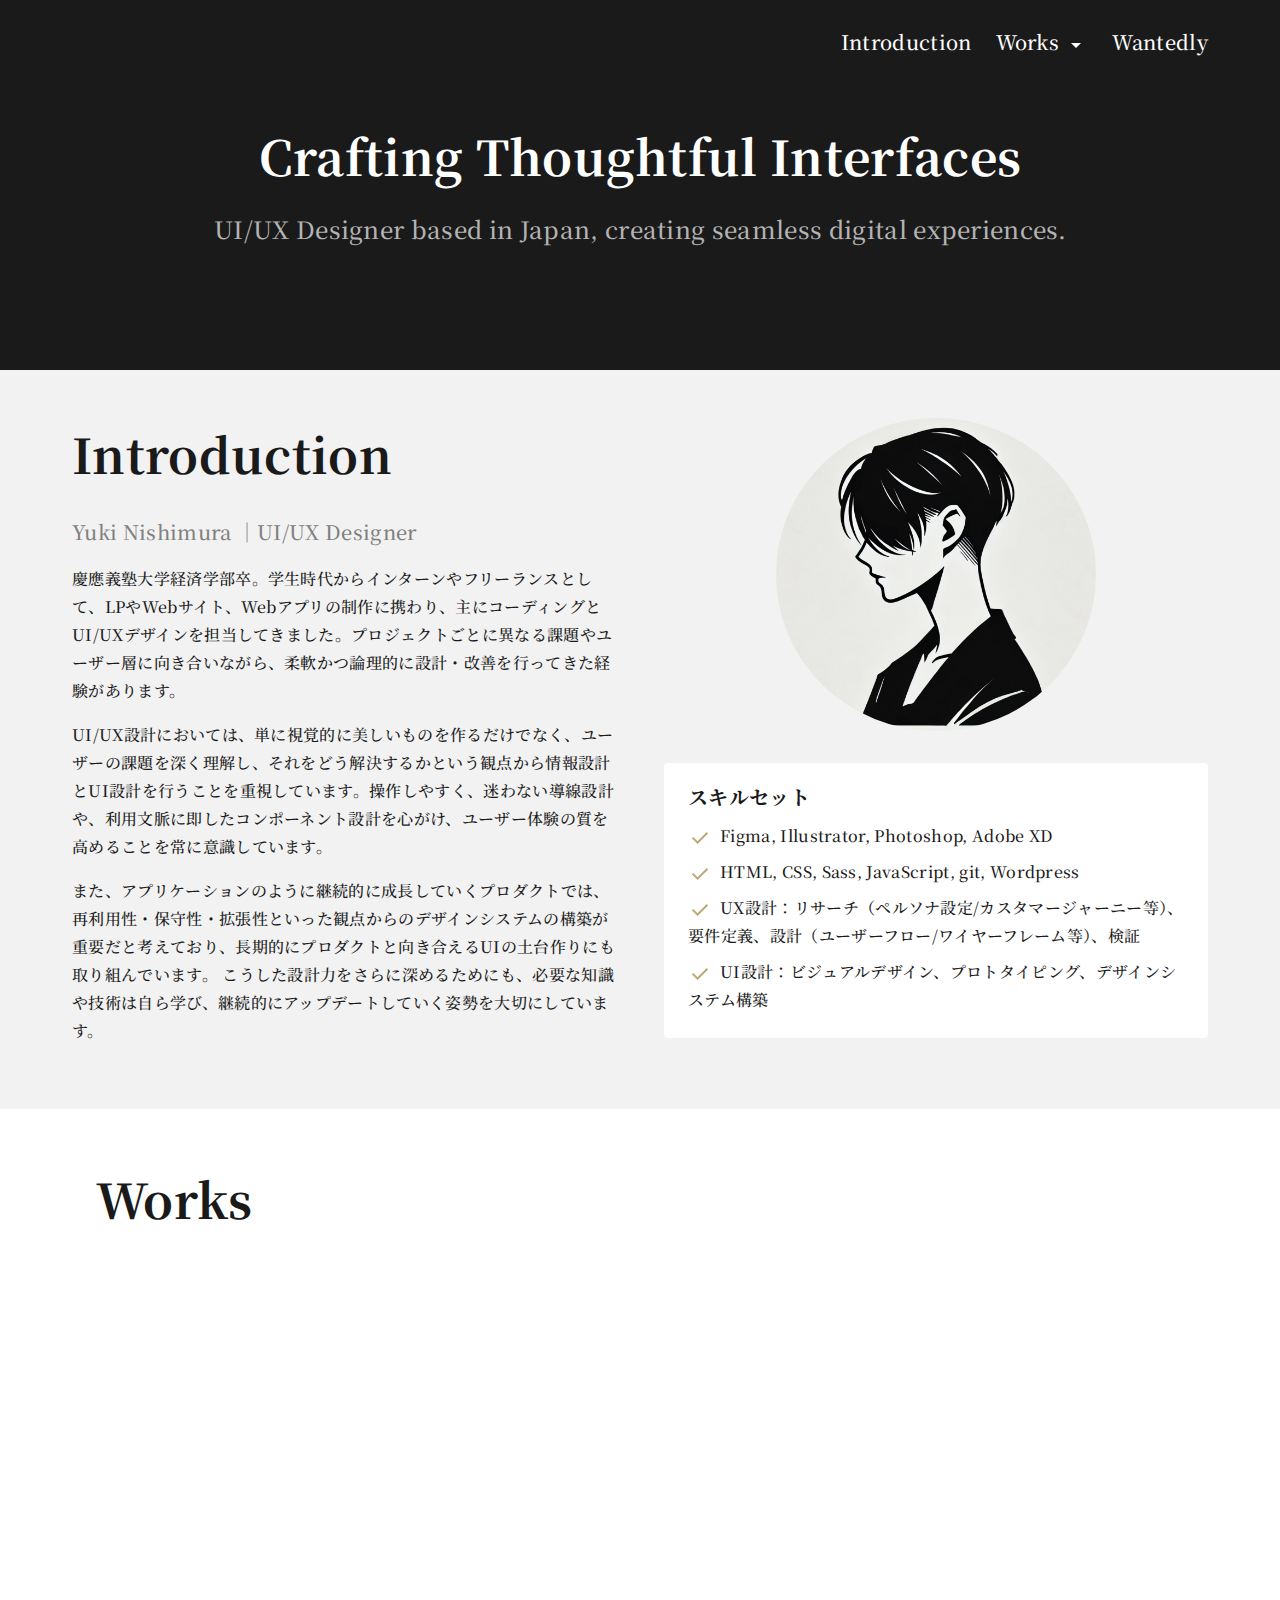
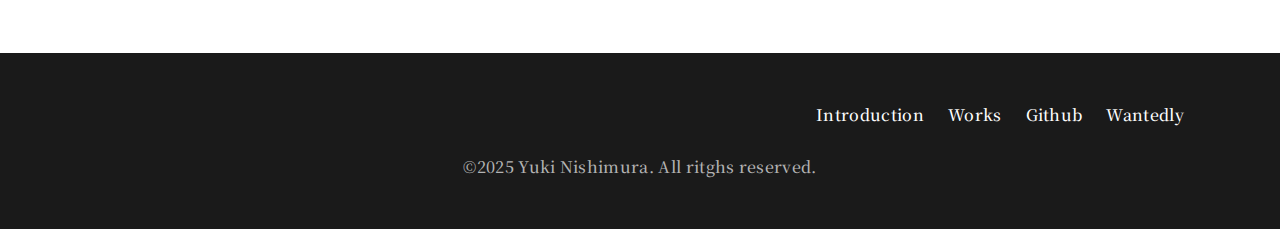
==== commit 4a95d2a6: "rivise text" ====
--- a/index.html
+++ b/index.html
@@ -105,12 +105,12 @@
               <section class="works" id="works">
                 <div class="container">
                     <h2 class="works__ttl">Works</h2>
-                    <section class="works__section scroll-fadein" id="smartApp">
-                        <div class="works__sec-outline">
+                    <section class="works__section" id="smartApp">
+                        <div class="works__sec-outline scroll-fadein">
                             <div class="works__outline-left">
                                 <h3 class="works__outline-ttl"><span class="works__outline-number">1.</span>Smart Ordee</h3>
                                 <p class="works__outline-text">
-                                    SmartOrdee（スマートオーディー）は、飲食店の注文体験をスムーズにするQRコードオーダーシステムのUIデザインです。本プロジェクトはポートフォリオ用に制作した架空のサービスを想定したものであり、実際の提供サービスではありません。ただし、飲食店での実体験をベースにUX課題を洗い出し、実運用を想定したユーザー導線・機能設計、デバイスごとのUI最適化、視認性や操作性の検証などを通じて、実際のリリースにも耐えうる品質を目指して制作しました。
+                                    SmartOrdee（スマートオーディー）は、飲食店の注文体験をスムーズにするQRコードオーダーシステムで、そのUIデザインを制作しました。本プロジェクトはポートフォリオ用に制作した架空のサービスを想定したものであり、実際の提供サービスではありません。ただし、飲食店での実体験をベースにUX課題を洗い出し、実運用を想定したユーザー導線・機能設計、デバイスごとのUI最適化、視認性や操作性の検証などを通じて、実際のリリースにも耐えうる品質を目指して制作しました。
                                 </p>
                                 <ul class="works__outline-info">
                                     <li class="works__info-item"><img src="./images/icon--check.svg" alt="" class="icon--check">制作期間：２ヶ月弱</li>
@@ -127,7 +127,7 @@
                                 <img src="./images/SmartOrdeeAppUI.png" alt="" class="works__outline-ui">
                             </div>
                         </div>
-                        <div class="works__sec-process">
+                        <div class="works__sec-process scroll-fadein">
                             <div class="works__process-group">
                                 <h4 class="works__process-ttl">1. 背景・動機</h4>
                                 <p class="works__process-body">
@@ -173,16 +173,16 @@
                             <div class="works__process-group">
                                 <h4 class="works__process-ttl">5. 工夫した点・改善点</h4>
                                 <p class="works__process-body">
-                                    工夫した点：UI/UX設計に加えて、Figma上でのデザインシステム構築にも注力した。スタイルガイドの作成、適切なコンポーネント化、カラー・タイポグラフィ・エフェクトのバリアブル管理を通して、再利用性・拡張性・保守性・一貫性の高いデザイン運用を意識。ユーザーには直接見えない部分ながら、長期的なプロジェクト運用を見据えた“土台づくり”に取り組みました。
-                                </p>
-                                <p class="works__process-body">
-                                    改善点：本アプリはポートフォリオ用に制作したものであり、実際の運用環境でのユーザーテストやフィードバックは行っていません。そのため、現時点ではUIUX上の明確な課題は見えていないものの、実運用では利用者の行動データや声を通じて初めて見えてくる課題も多いと考えています。今後、実際のプロダクト開発に関わる中では、そうしたリアルな利用状況に基づいた検証と改善のサイクルを意識し、事前に想定しきれない問題にも柔軟に対応できる設計力と姿勢を大切にしていきたいと考えています。
-                                </p>
-                            </div>
-                        </div>
-                    </section><!-- work__section end -->
-                    <section class="works__section scroll-fadein" id="smartLP">
-                        <div class="works__sec-outline">
+                                    工夫した点：UI/UX設計に加えて、Figma上でのデザインシステム構築にも注力しました。スタイルガイドの作成、適切なコンポーネント化、カラー・タイポグラフィ・エフェクトのバリアブル管理を通して、再利用性・拡張性・保守性・一貫性の高いデザイン運用を意識。ユーザーには直接見えない部分ながら、長期的なプロジェクト運用を見据えた“土台づくり”に取り組みました。
+                                </p>
+                                <p class="works__process-body">
+                                    改善点：本アプリはポートフォリオ用に制作したものであり、実際の運用環境でのユーザーテストやフィードバックは行えていません。そのため、現時点ではUIUX上の明確な課題は見えていないものの、実運用では利用者の行動データや声を通じて初めて見えてくる課題も多いと考えています。今後、実際のプロダクト開発に関わる中では、そうしたリアルな利用状況に基づいた検証と改善のサイクルを意識し、事前に想定しきれない問題にも柔軟に対応できる設計力と姿勢を大切にしていきたいと考えています。
+                                </p>
+                            </div>
+                        </div>
+                    </section><!-- work__section end -->
+                    <section class="works__section" id="smartLP">
+                        <div class="works__sec-outline scroll-fadein">
                             <div class="works__outline-left">
                                 <h3 class="works__outline-ttl"><span class="works__outline-number">2.</span>Smart Ordee紹介用LP</h3>
                                 <p class="works__outline-text">
@@ -202,7 +202,7 @@
                                 <img src="./images/SmartOrdeeLPUI.png" alt="" class="works__outline-ui">
                             </div>
                         </div>
-                        <div class="works__sec-process">
+                        <div class="works__sec-process scroll-fadein">
                             <div class="works__process-group">
                                 <h4 class="works__process-ttl">1. 背景・動機</h4>
                                 <p class="works__process-body">
@@ -253,8 +253,8 @@
                         </div>
                     </section><!-- work__section end -->
                     <!-- EcoHybe -->
-                    <section class="works__section scroll-fadein" id="ecoHybe">
-                        <div class="works__sec-outline">
+                    <section class="works__section" id="ecoHybe">
+                        <div class="works__sec-outline scroll-fadein">
                             <div class="works__outline-left">
                                 <h3 class="works__outline-ttl"><span class="works__outline-number">3.</span>Eco Hybe HP</h3>
                                 <p class="works__outline-text">
@@ -274,7 +274,7 @@
                                 <img src="./images/EcoHybeUI.png" alt="" class="works__outline-ui">
                             </div>
                         </div>
-                        <div class="works__sec-process">
+                        <div class="works__sec-process scroll-fadein">
                             <div class="works__process-group">
                                 <h4 class="works__process-ttl">1. リサーチ・ターゲット</h4>
                                 <p class="works__process-body">
@@ -311,8 +311,8 @@
                         </div>
                     </section><!-- work__section end -->
                     <!-- Boulangerie Amande -->
-                    <section class="works__section scroll-fadein" id="boulangerie">
-                        <div class="works__sec-outline">
+                    <section class="works__section" id="boulangerie">
+                        <div class="works__sec-outline scroll-fadein">
                             <div class="works__outline-left">
                                 <h3 class="works__outline-ttl"><span class="works__outline-number">4.</span>Boulangerie Amande HP</h3>
                                 <p class="works__outline-text">
@@ -332,7 +332,7 @@
                                 <img src="./images/AmandeUI.png" alt="" class="works__outline-ui">
                             </div>
                         </div>
-                        <div class="works__sec-process">
+                        <div class="works__sec-process scroll-fadein">
                             <div class="works__process-group">
                                 <h4 class="works__process-ttl">1. リサーチ・ターゲット</h4>
                                 <p class="works__process-body">
@@ -369,8 +369,8 @@
                         </div>
                     </section><!-- work__section end -->
                     <!-- OrgaTask -->
-                    <section class="works__section scroll-fadein" id="orgaTask">
-                        <div class="works__sec-outline">
+                    <section class="works__section" id="orgaTask">
+                        <div class="works__sec-outline scroll-fadein">
                             <div class="works__outline-left">
                                 <h3 class="works__outline-ttl"><span class="works__outline-number">5.</span>OrgaTask 紹介LP</h3>
                                 <p class="works__outline-text">
@@ -390,7 +390,7 @@
                                 <img src="./images/OrgaTaskUI.png" alt="" class="works__outline-ui">
                             </div>
                         </div>
-                        <div class="works__sec-process">
+                        <div class="works__sec-process scroll-fadein">
                             <div class="works__process-group">
                                 <h4 class="works__process-ttl">1. リサーチ・ターゲット</h4>
                                 <p class="works__process-body">
@@ -434,8 +434,8 @@
                         </div>
                     </section><!-- work__section end -->
                     <!-- Hikora Design -->
-                    <section class="works__section scroll-fadein" id="hikoraDesign">
-                        <div class="works__sec-outline">
+                    <section class="works__section" id="hikoraDesign">
+                        <div class="works__sec-outline scroll-fadein">
                             <div class="works__outline-left">
                                 <h3 class="works__outline-ttl"><span class="works__outline-number">6.</span>Hikora Design HP</h3>
                                 <p class="works__outline-text">
@@ -455,7 +455,7 @@
                                 <img src="./images/HikoraDesignUI.png" alt="" class="works__outline-ui">
                             </div>
                         </div>
-                        <div class="works__sec-process">
+                        <div class="works__sec-process scroll-fadein">
                             <div class="works__process-group">
                                 <h4 class="works__process-ttl">1. リサーチ・ターゲット</h4>
                                 <p class="works__process-body">
@@ -492,8 +492,8 @@
                         </div>
                     </section><!-- work__section end -->
                     <!-- Design Notes -->
-                    <section class="works__section scroll-fadein" id="designNotes">
-                        <div class="works__sec-outline">
+                    <section class="works__section" id="designNotes">
+                        <div class="works__sec-outline scroll-fadein">
                             <div class="works__outline-left">
                                 <h3 class="works__outline-ttl"><span class="works__outline-number">7.</span>Design Notes</h3>
                                 <p class="works__outline-text">
--- a/sass/style.css
+++ b/sass/style.css
@@ -259,7 +259,7 @@
 }
 @media (max-width: 768px) {
   .header {
-    padding: 12px 0;
+    padding: 16px 0;
   }
 }
 
@@ -384,23 +384,28 @@
   }
 }
 .header__nav-dropdown:hover .header__dropdown-menu {
-  display: block;
   transition: all 0.3s ease;
+  opacity: 1;
+  transform: translateY(0);
+  pointer-events: auto;
 }
 
 .header__dropdown-menu {
-  display: none;
+  opacity: 0;
+  transform: translateY(10px);
+  transition: all 0.3s ease-in-out;
+  pointer-events: none; /* ホバー時以外はクリックできないように */
   position: absolute;
   background-color: #1a1a1a;
   padding: 16px 16px 8px;
   border: 1px solid #808080;
   top: 36px;
   width: 220px;
-  transition: all 0.3s ease;
 }
 @media (max-width: 992px) {
   .header__dropdown-menu {
     display: block;
+    opacity: 1;
     position: initial;
     border: none;
     width: 100%;
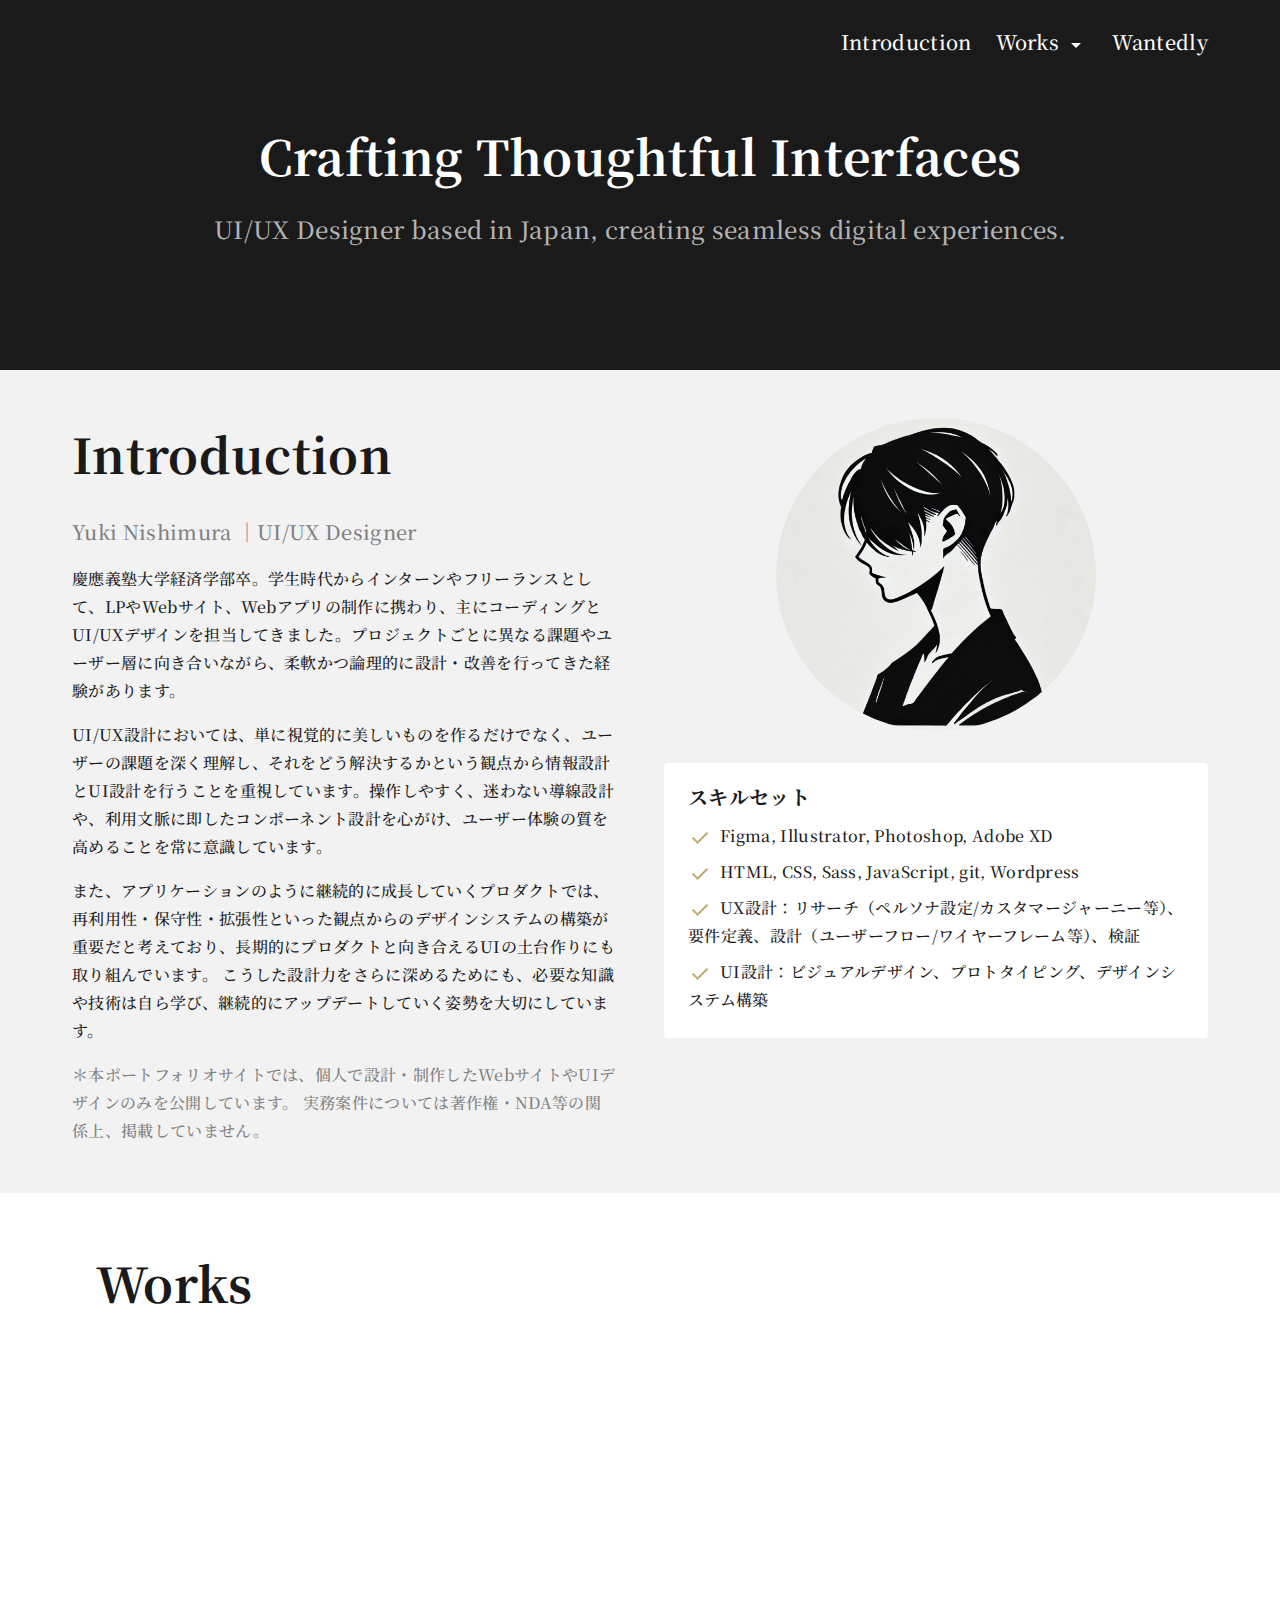
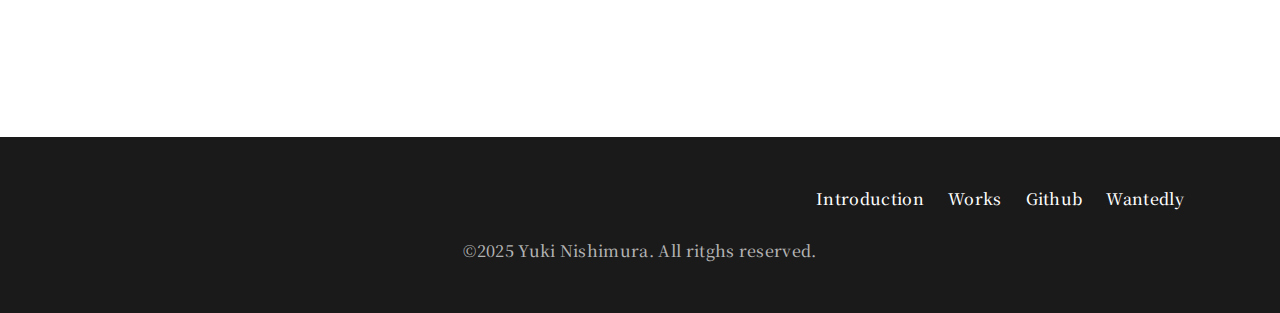
==== commit 02a45f93: "add text" ====
--- a/index.html
+++ b/index.html
@@ -82,6 +82,10 @@
                                 また、アプリケーションのように継続的に成長していくプロダクトでは、再利用性・保守性・拡張性といった観点からのデザインシステムの構築が重要だと考えており、長期的にプロダクトと向き合えるUIの土台作りにも取り組んでいます。
                                 こうした設計力をさらに深めるためにも、必要な知識や技術は自ら学び、継続的にアップデートしていく姿勢を大切にしています。
                             </p>
+                            <p class="intro_body anno">
+                                ＊本ポートフォリオサイトでは、個人で設計・制作したWebサイトやUIデザインのみを公開しています。
+                                実務案件については著作権・NDA等の関係上、掲載していません。
+                            </p>
                         </div>
                         <div class="intro__right">
                             <div class="intro__user-icon">
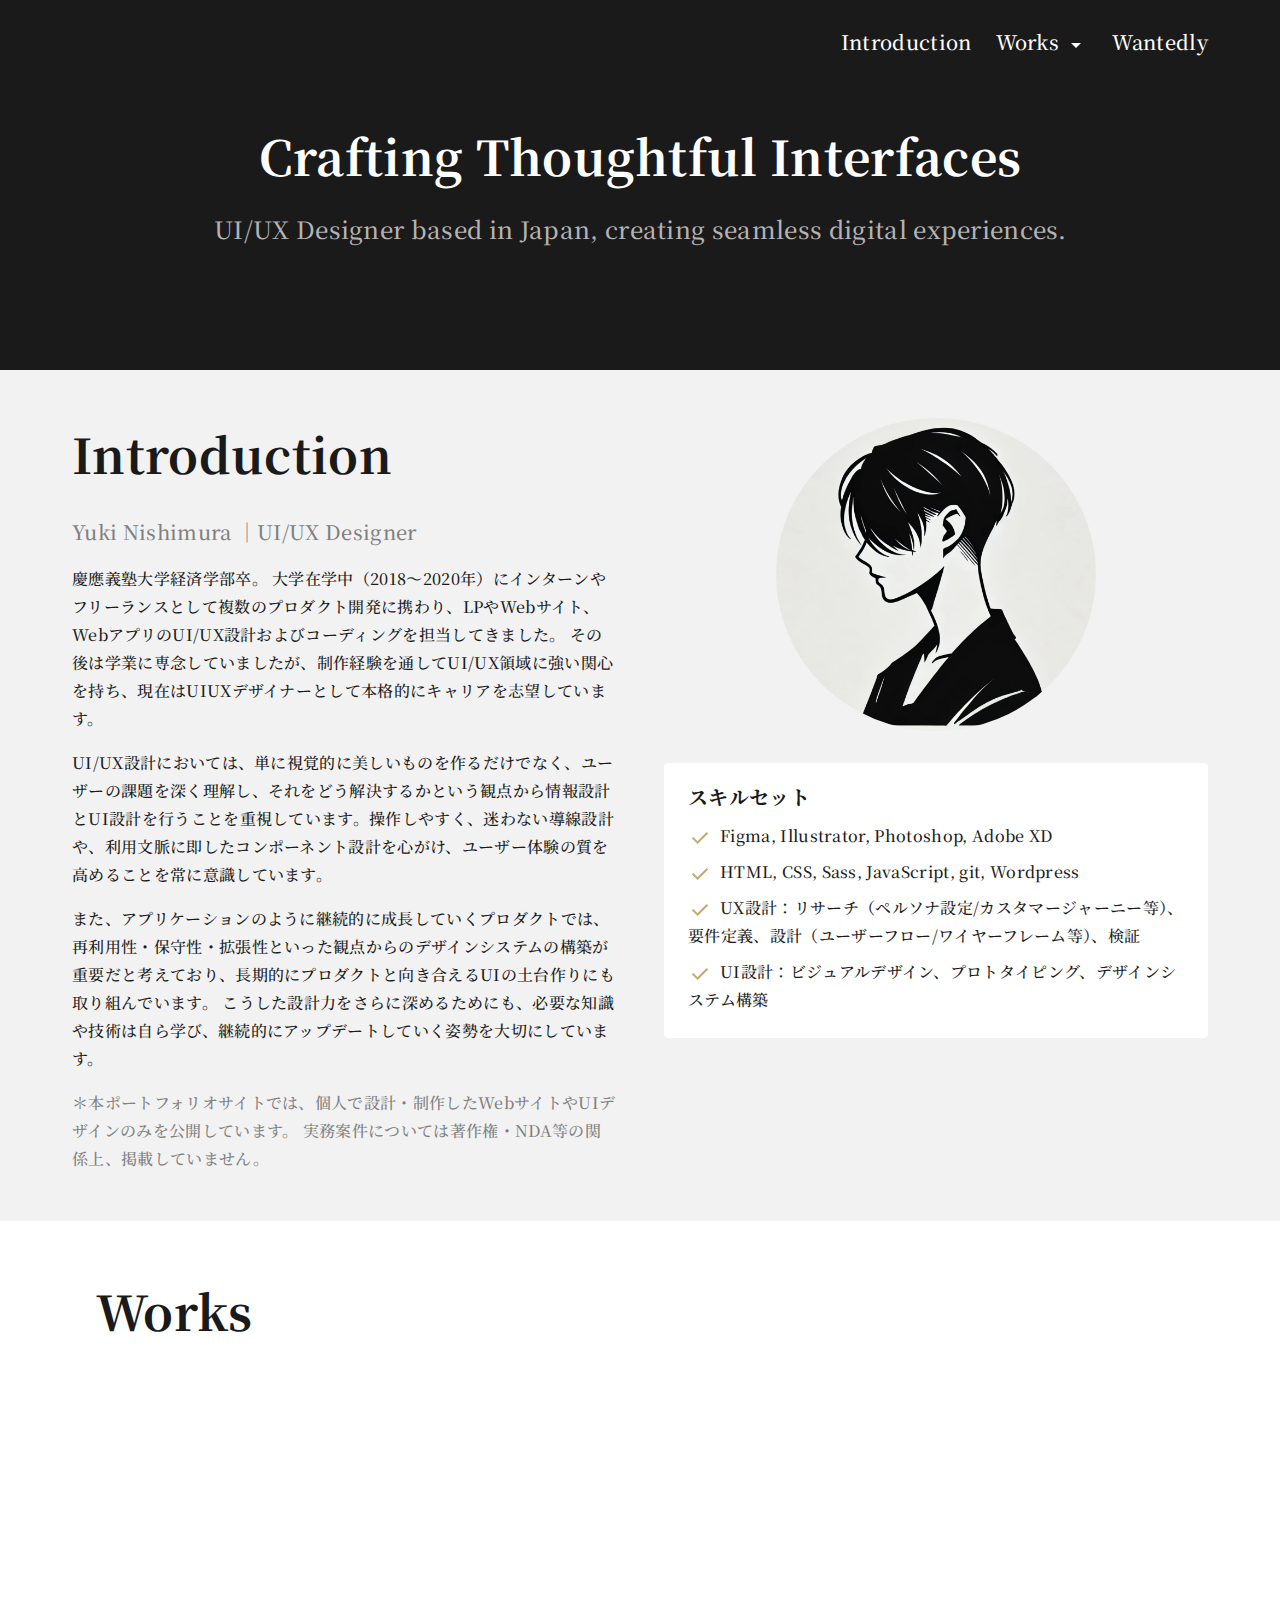
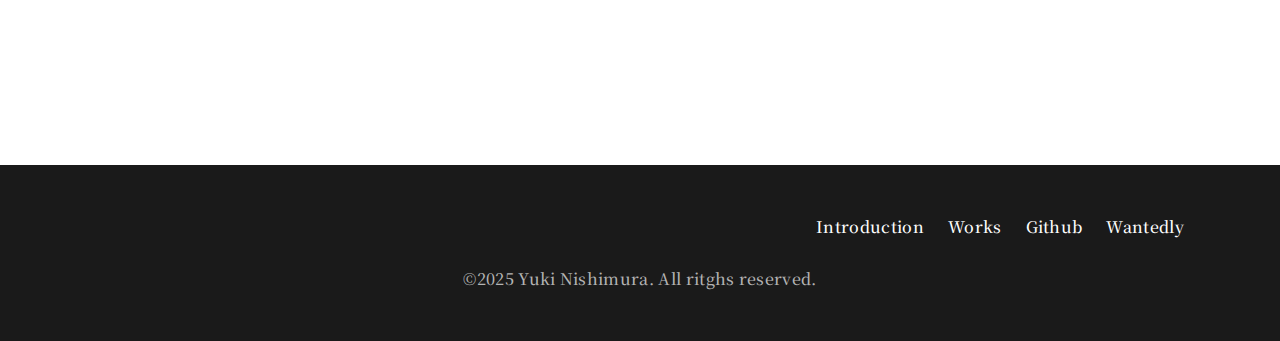
==== commit 6c69a46d: "fix profile" ====
--- a/index.html
+++ b/index.html
@@ -73,7 +73,9 @@
                             <h2 class="intro__ttl">Introduction</h2>
                             <p class="intro__name">Yuki Nishimura ｜UI/UX Designer</p>
                             <p class="intro__body">
-                                慶應義塾大学経済学部卒。学生時代からインターンやフリーランスとして、LPやWebサイト、Webアプリの制作に携わり、主にコーディングとUI/UXデザインを担当してきました。プロジェクトごとに異なる課題やユーザー層に向き合いながら、柔軟かつ論理的に設計・改善を行ってきた経験があります。
+                                慶應義塾大学経済学部卒。
+                                大学在学中（2018〜2020年）にインターンやフリーランスとして複数のプロダクト開発に携わり、LPやWebサイト、WebアプリのUI/UX設計およびコーディングを担当してきました。
+                                その後は学業に専念していましたが、制作経験を通してUI/UX領域に強い関心を持ち、現在はUIUXデザイナーとして本格的にキャリアを志望しています。
                             </p>
                             <p class="intro__body">
                                 UI/UX設計においては、単に視覚的に美しいものを作るだけでなく、ユーザーの課題を深く理解し、それをどう解決するかという観点から情報設計とUI設計を行うことを重視しています。操作しやすく、迷わない導線設計や、利用文脈に即したコンポーネント設計を心がけ、ユーザー体験の質を高めることを常に意識しています。
@@ -117,7 +119,7 @@
                                     SmartOrdee（スマートオーディー）は、飲食店の注文体験をスムーズにするQRコードオーダーシステムで、そのUIデザインを制作しました。本プロジェクトはポートフォリオ用に制作した架空のサービスを想定したものであり、実際の提供サービスではありません。ただし、飲食店での実体験をベースにUX課題を洗い出し、実運用を想定したユーザー導線・機能設計、デバイスごとのUI最適化、視認性や操作性の検証などを通じて、実際のリリースにも耐えうる品質を目指して制作しました。
                                 </p>
                                 <ul class="works__outline-info">
-                                    <li class="works__info-item"><img src="./images/icon--check.svg" alt="" class="icon--check">制作期間：２ヶ月弱</li>
+                                    <li class="works__info-item"><img src="./images/icon--check.svg" alt="" class="icon--check">制作期間：２ヶ月弱（2025/1〜2025/3制作）</li>
                                     <li class="works__info-item"><img src="./images/icon--check.svg" alt="" class="icon--check">使用ツール：Figma</li>
                                     <li class="works__info-item"><img src="./images/icon--check.svg" alt="" class="icon--check">担当範囲：UX設計、UI設計、デザインシステム構築</li>
                                     <li class="works__info-item">※本プロジェクトはポートフォリオ用に個人で制作したもので、全工程を一人で担当しています。</li>
@@ -193,7 +195,7 @@
                                     本LPは、飲食店向けQRコードオーダーサービス「SmartOrdee」の魅力を伝えるための紹介用ランディングページとして設計・制作したものです。サービスの機能やUI設計のポイントを、視覚的にも分かりやすく伝える構成とし、ユーザーが利用イメージを具体的に想像できるような導線設計を意識しています。
                                 </p>
                                 <ul class="works__outline-info">
-                                    <li class="works__info-item"><img src="./images/icon--check.svg" alt="" class="icon--check">制作期間：1週間</li>
+                                    <li class="works__info-item"><img src="./images/icon--check.svg" alt="" class="icon--check">制作期間：1週間（2025年1月制作）</li>
                                     <li class="works__info-item"><img src="./images/icon--check.svg" alt="" class="icon--check">使用ツール：Figma, HTML, Sass, JavaScript, Git, Github</li>
                                     <li class="works__info-item"><img src="./images/icon--check.svg" alt="" class="icon--check">担当範囲：UX設計、UI設計、コーディング</li>
                                     <li class="works__info-item">※本プロジェクトはポートフォリオ用に個人で制作したもので、全工程を一人で担当しています。</li>
@@ -265,7 +267,7 @@
                                     EcoHybe（エコハイブ）」は、リユース・リメイク・サステナブルをテーマにした架空のリサイクルショップのコーポレートサイトです。地域に根ざしたリサイクルショップを想定し、親しみやすさと温かみが伝わるよう、柔らかい配色やタイポグラフィを中心にデザインを構成しました。実在の企業ではなく、ポートフォリオの表現幅を広げることを目的に制作した架空サイトです。
                                 </p>
                                 <ul class="works__outline-info">
-                                    <li class="works__info-item"><img src="./images/icon--check.svg" alt="" class="icon--check">制作期間：1週間</li>
+                                    <li class="works__info-item"><img src="./images/icon--check.svg" alt="" class="icon--check">制作期間：1週間（2025年1月制作）</li>
                                     <li class="works__info-item"><img src="./images/icon--check.svg" alt="" class="icon--check">使用ツール：Figma, HTML, Sass, JavaScript, Git, Github</li>
                                     <li class="works__info-item"><img src="./images/icon--check.svg" alt="" class="icon--check">担当範囲：UX設計、UI設計、コーディング</li>
                                     <li class="works__info-item">※本プロジェクトはポートフォリオ用に個人で制作したもので、全工程を一人で担当しています。</li>
@@ -323,7 +325,7 @@
                                     「Boulangerie Amande（ブーランジェリーアマンド）」は、高級志向の海外風ベーカリーを想定して制作した、架空の店舗サイトです。ブランドの世界観を丁寧に表現するため、洗練されたタイポグラフィや配色、余白設計にこだわり、特別感のあるビジュアル体験を意識しました。本サイトはポートフォリオ用に制作したもので、UI/UX設計力やブランド表現力を伝えることを目的としています。
                                 </p>
                                 <ul class="works__outline-info">
-                                    <li class="works__info-item"><img src="./images/icon--check.svg" alt="" class="icon--check">制作期間：1週間</li>
+                                    <li class="works__info-item"><img src="./images/icon--check.svg" alt="" class="icon--check">制作期間：1週間（2025年1月制作）</li>
                                     <li class="works__info-item"><img src="./images/icon--check.svg" alt="" class="icon--check">使用ツール：Figma, HTML, Sass, JavaScript, Git, Github</li>
                                     <li class="works__info-item"><img src="./images/icon--check.svg" alt="" class="icon--check">担当範囲：UX設計、UI設計、コーディング</li>
                                     <li class="works__info-item">※本プロジェクトはポートフォリオ用に個人で制作したもので、全工程を一人で担当しています。</li>
@@ -381,7 +383,7 @@
                                     本サイトは、架空のタスク管理アプリ「OrgaTask」の機能や魅力を紹介し、ユーザー登録へと自然に誘導することを目的としたランディングページです。個人制作プロジェクトとして、サービスの世界観やメリットを視覚的かつ端的に伝える構成・デザインを意識して制作しました。ファーストビューではアプリの価値を直感的に伝え、セクションごとに特徴・利用シーン・導入メリットを明示することで、興味を持ったユーザーが迷わずアクションを起こせる導線設計としています。
                                 </p>
                                 <ul class="works__outline-info">
-                                    <li class="works__info-item"><img src="./images/icon--check.svg" alt="" class="icon--check">制作期間：1週間</li>
+                                    <li class="works__info-item"><img src="./images/icon--check.svg" alt="" class="icon--check">制作期間：1週間（2025年1月制作）</li>
                                     <li class="works__info-item"><img src="./images/icon--check.svg" alt="" class="icon--check">使用ツール：Figma, HTML, Sass, JavaScript, Git, Github</li>
                                     <li class="works__info-item"><img src="./images/icon--check.svg" alt="" class="icon--check">担当範囲：UX設計、UI設計、コーディング</li>
                                     <li class="works__info-item">※本プロジェクトはポートフォリオ用に個人で制作したもので、全工程を一人で担当しています。</li>
@@ -446,7 +448,7 @@
                                     本サイトは、Web制作会社「Hikora Design」を想定したポートフォリオ用の架空コーポレートサイトです。「見た目の美しさだけでなく、成果の美しさも。」をコンセプトに、Webサイト制作・SNS運用・保守管理などのサービスを提供する企業を想定し、構成・デザイン・UIを制作しました。実際の事業者に近いリアリティを持たせることで、実務レベルでの情報設計・デザイン設計力を表現することを目的としています。
                                 </p>
                                 <ul class="works__outline-info">
-                                    <li class="works__info-item"><img src="./images/icon--check.svg" alt="" class="icon--check">制作期間：1週間</li>
+                                    <li class="works__info-item"><img src="./images/icon--check.svg" alt="" class="icon--check">制作期間：1週間（2025年1月制作）</li>
                                     <li class="works__info-item"><img src="./images/icon--check.svg" alt="" class="icon--check">使用ツール：Figma, HTML, Sass, JavaScript, Git, Github</li>
                                     <li class="works__info-item"><img src="./images/icon--check.svg" alt="" class="icon--check">担当範囲：UX設計、UI設計、コーディング</li>
                                     <li class="works__info-item">※本プロジェクトはポートフォリオ用に個人で制作したもので、全工程を一人で担当しています。</li>
@@ -505,7 +507,7 @@
                                     UI設計においては、情報の可読性と視覚的な洗練さの両立を意識し、タイポグラフィ、余白設計、配色、シャドウなどの要素を一つひとつ丁寧に設計しました。特に、テキストの階層構造が直感的に把握できるようなフォントサイズや行間の設定、情報が過不足なく整理されるレイアウト設計を重視しています。また、過度な装飾を避けつつも、要素間のコントラストや奥行き感により操作性と視認性を高める工夫を施しています。
                                 </p>
                                 <ul class="works__outline-info">
-                                    <li class="works__info-item"><img src="./images/icon--check.svg" alt="" class="icon--check">制作期間：1週間</li>
+                                    <li class="works__info-item"><img src="./images/icon--check.svg" alt="" class="icon--check">制作期間：1週間（2025年2月制作）</li>
                                     <li class="works__info-item"><img src="./images/icon--check.svg" alt="" class="icon--check">使用ツール：Figma, HTML, Sass, JavaScript, Git, Github</li>
                                     <li class="works__info-item"><img src="./images/icon--check.svg" alt="" class="icon--check">担当範囲：UX設計、UI設計、コーディング</li>
                                     <li class="works__info-item">※本プロジェクトはポートフォリオ用に個人で制作したもので、全工程を一人で担当しています。</li>
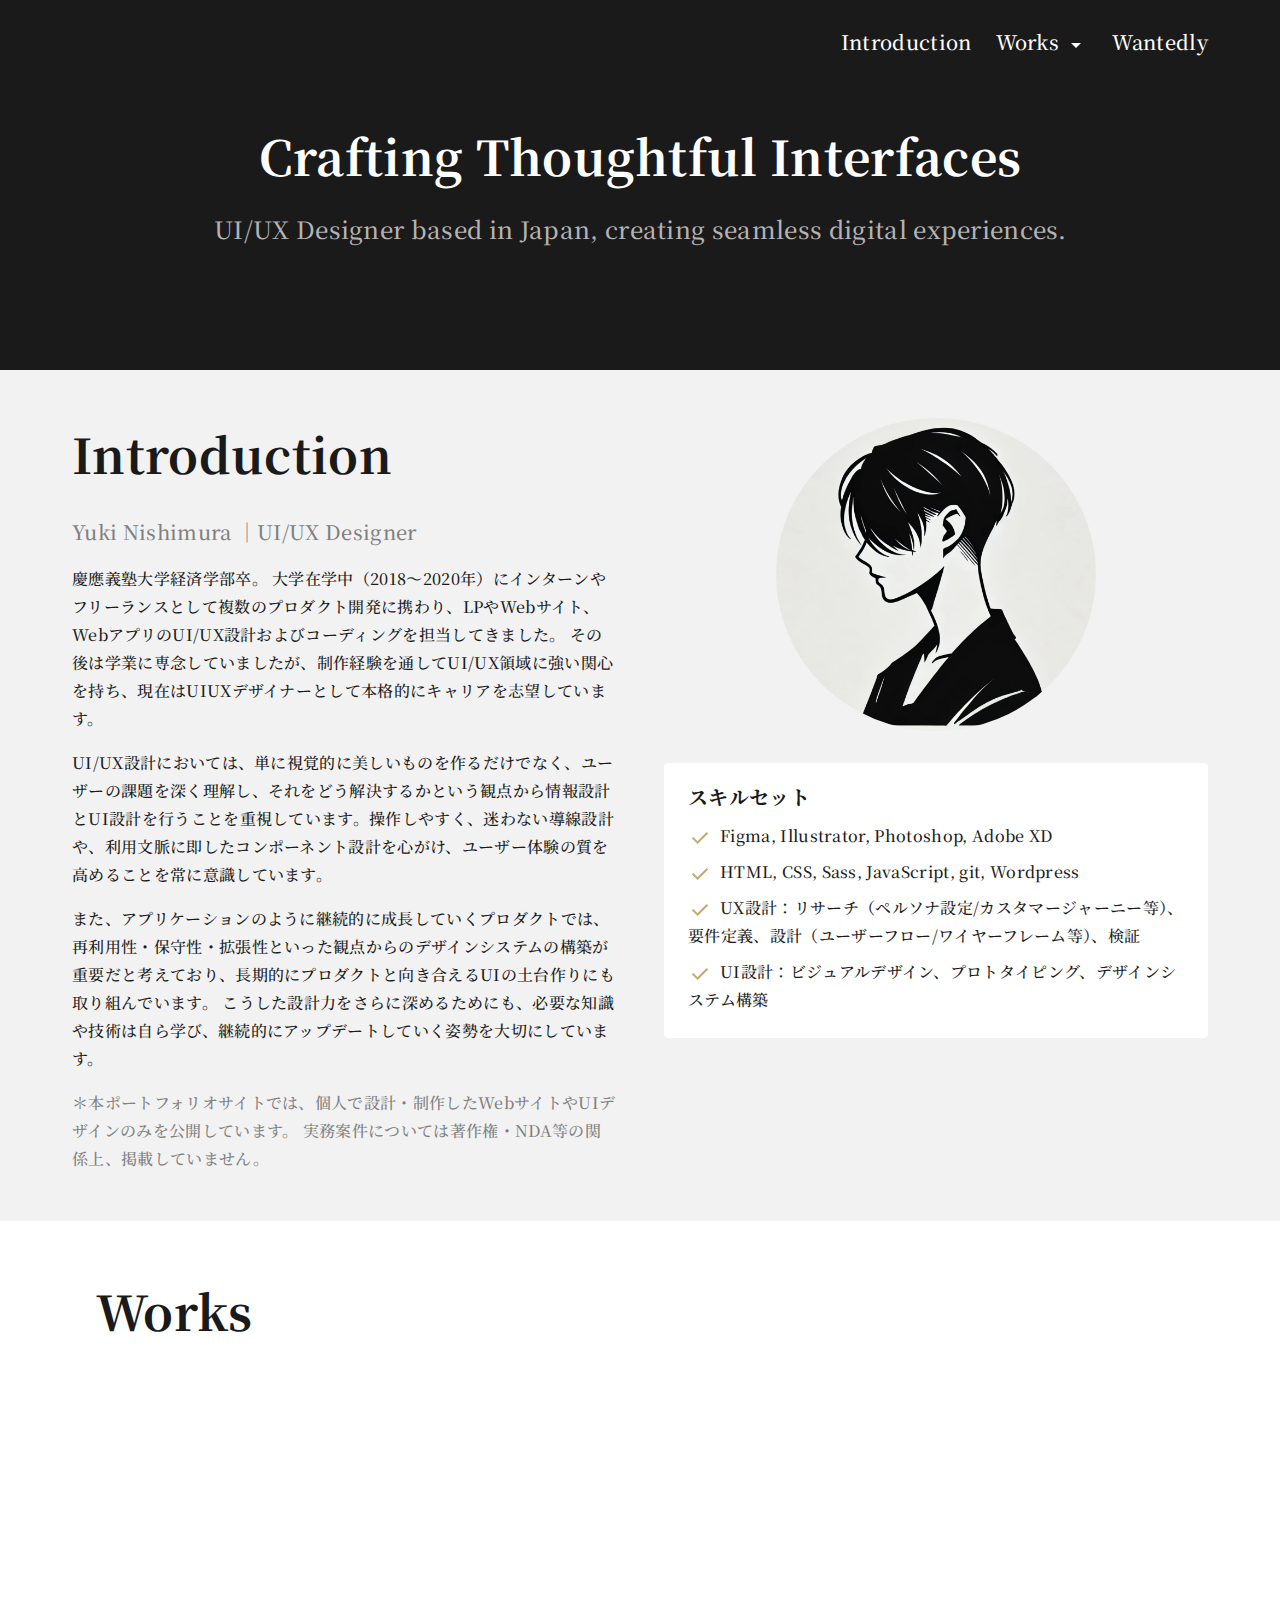
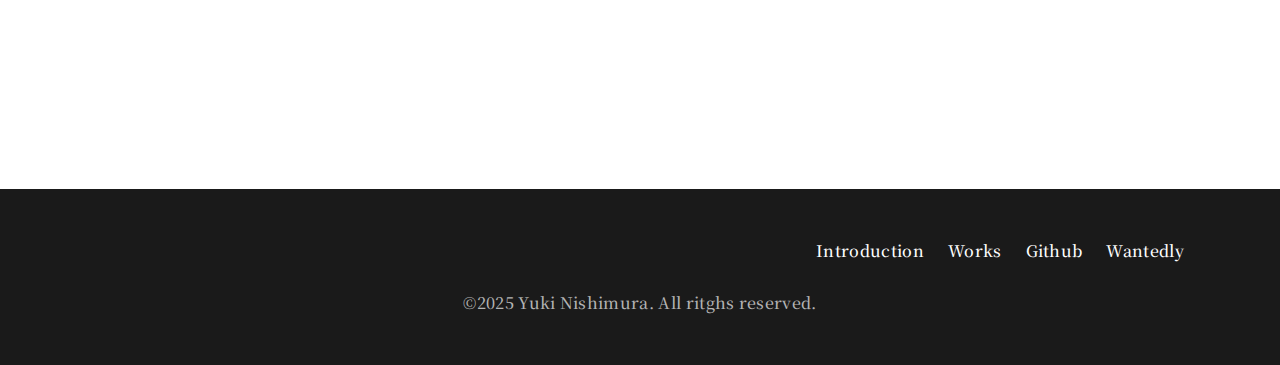
==== commit 925972e9: "fix link" ====
--- a/index.html
+++ b/index.html
@@ -48,7 +48,7 @@
                                 <li><a href="#designNotes">Design Notes<img src="./images/icon--arrow-right.svg" alt="" class="arrow-right-icon"></a></li>
                             </ul>
                         </li>
-                        <li class="header__links-item"><a href="">Wantedly</a></li>
+                        <li class="header__links-item"><a href="https://www.wantedly.com/id/yuuki_nishimura_ax">Wantedly</a></li>
                     </ul>
                 </nav>
             </div>
@@ -125,8 +125,8 @@
                                     <li class="works__info-item">※本プロジェクトはポートフォリオ用に個人で制作したもので、全工程を一人で担当しています。</li>
                                 </ul>
                                 <div class="works__btn-cont">
-                                    <a href="" class="works__btn" target="_blank" rel="noopener noreferrer">Figmaで見る</a>
-                                    <p class="works__btn-anno">＊実際のUIプロトタイプがご覧いただけます。</p>
+                                    <a href="https://www.figma.com/design/qvm2cKn7Q1jxR8u9okSvCt/SmartOrdee-APP?node-id=1107-42873&t=wiNyqSxJvTDpWSYd-1" class="works__btn" target="_blank" rel="noopener noreferrer">Figmaデザインを見る</a>
+                                    <p class="works__btn-anno">＊スタイルガイド、UI画面、コンポーネントなどをまとめたFigmaファイルです。閲覧のみ可能です。</p>
                                 </div>
                             </div>
                             <div class="works__outline-right">
@@ -532,7 +532,7 @@
                         <li class="footer__list-item"><a href="#introduction">Introduction</a></li>
                         <li class="footer__list-item"><a href="#works">Works</a></li>
                         <li class="footer__list-item"><a href="https://github.com/benzy78" target="_blank" rel="noopener noreferrer">Github</a></li>
-                        <li class="footer__list-item"><a href="" target="_blank" rel="noopener noreferrer">Wantedly</a></li>
+                        <li class="footer__list-item"><a href="https://www.wantedly.com/id/yuuki_nishimura_ax" target="_blank" rel="noopener noreferrer">Wantedly</a></li>
                     </ul>
                 </nav>
                 <p class="footer__copyright">©2025 Yuki Nishimura. All ritghs reserved.</p>
--- a/sass/style.css
+++ b/sass/style.css
@@ -800,10 +800,10 @@
 }
 
 .works__btn-anno {
-  text-align: center;
   margin-top: 8px;
   color: #808080;
   font-size: 14px;
+  text-align: left;
 }
 
 .works__outline-right {
